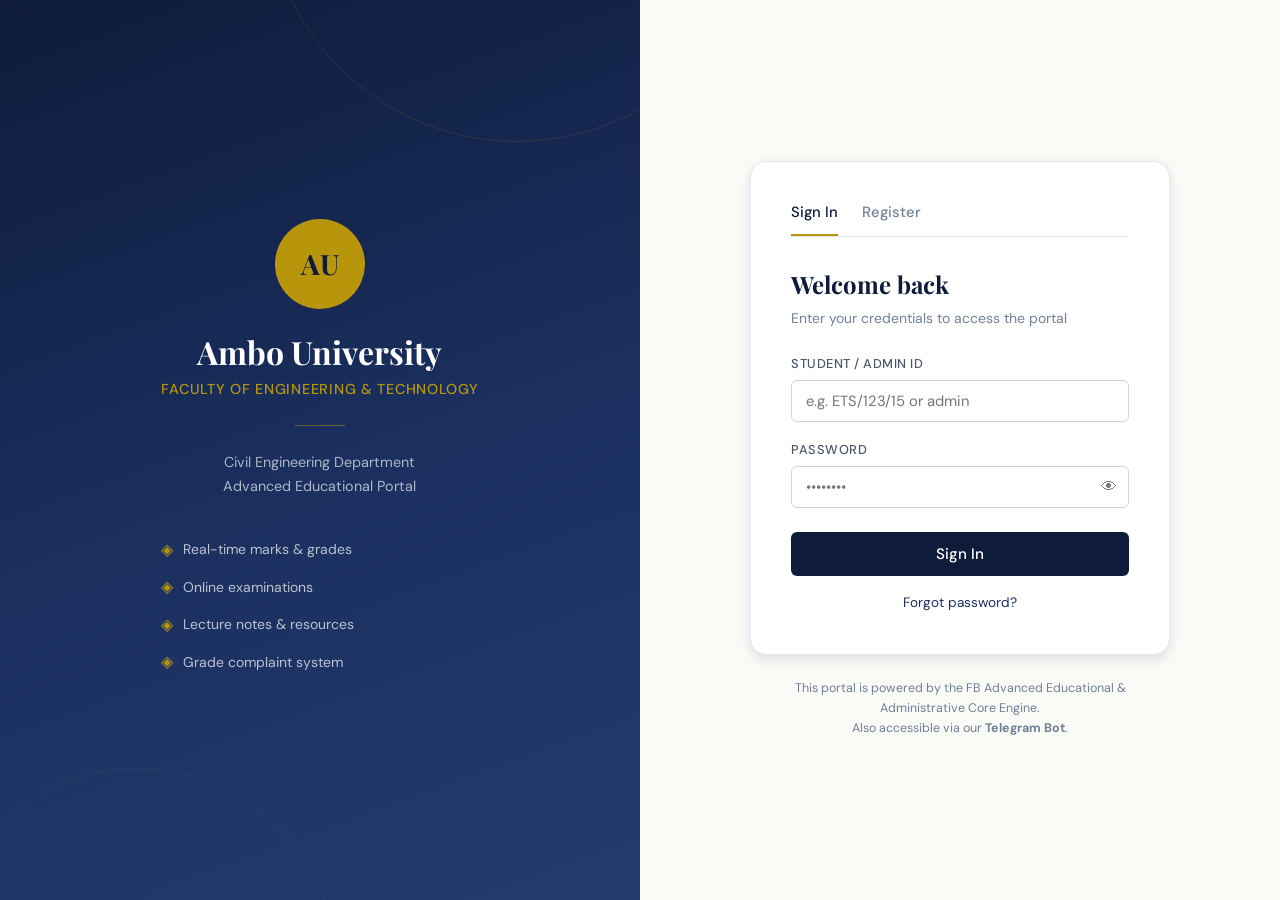
==== pages/student.html @ 8ce30dc2 "Add files via upload" ====
<!DOCTYPE html>
<html lang="en">
<head>
  <meta charset="UTF-8" />
  <meta name="viewport" content="width=device-width, initial-scale=1.0" />
  <title>Student Dashboard — Ambo University Portal</title>
  <link rel="stylesheet" href="../css/main.css" />
  <link rel="preconnect" href="https://fonts.googleapis.com" />
  <link href="https://fonts.googleapis.com/css2?family=Playfair+Display:wght@400;600;700&family=DM+Sans:wght@300;400;500;600&display=swap" rel="stylesheet" />
</head>
<body class="dashboard-page">

  <!-- Sidebar -->
  <aside class="sidebar" id="sidebar">
    <div class="sidebar-logo">
      <img src="../logo.png" alt="AU" onerror="this.style.display='none'" style="height:38px;" />
      <div class="logo-text">
        <span class="logo-main">Ambo Uni</span>
        <span class="logo-sub">Student Portal</span>
      </div>
    </div>

    <nav class="sidebar-nav">
      <a class="nav-item active" onclick="showSection('overview')">
        <span class="nav-icon">⊞</span> Dashboard
      </a>
      <div class="nav-label">ACADEMICS</div>
      <a class="nav-item" onclick="showSection('marks')">
        <span class="nav-icon">◎</span> My Marks
      </a>
      <a class="nav-item" onclick="showSection('exam')">
        <span class="nav-icon">✎</span> Online Exam
      </a>
      <a class="nav-item" onclick="showSection('notes')">
        <span class="nav-icon">⊕</span> Lecture Notes
      </a>
      <div class="nav-label">SUPPORT</div>
      <a class="nav-item" onclick="showSection('complaint')">
        <span class="nav-icon">⚑</span> Grade Complaint
      </a>
      <a class="nav-item" onclick="showSection('chatbot')">
        <span class="nav-icon">◉</span> AI Assistant
      </a>
    </nav>

    <div class="sidebar-footer">
      <div class="user-chip" id="user-chip">
        <div class="user-avatar" id="user-avatar">ST</div>
        <div class="user-info">
          <span class="user-name" id="sidebar-name">Student</span>
          <span class="user-role">Student Account</span>
        </div>
      </div>
      <button class="logout-btn" onclick="doLogout()">Sign out</button>
    </div>
  </aside>

  <!-- Main Content -->
  <main class="main-content">
    <header class="topbar">
      <button class="menu-toggle" onclick="toggleSidebar()">☰</button>
      <h1 class="page-title" id="page-title">Dashboard</h1>
      <div class="topbar-right">
        <span class="welcome-text">Hello, <strong id="topbar-name">Student</strong></span>
      </div>
    </header>

    <!-- OVERVIEW SECTION -->
    <section id="section-overview" class="section active">
      <div class="section-header">
        <h2>Academic Overview</h2>
        <p>Your current semester performance at a glance</p>
      </div>

      <div class="stat-grid" id="overview-stats">
        <div class="stat-card loading">
          <div class="stat-label">Enrolled Courses</div>
          <div class="stat-value" id="stat-courses">—</div>
        </div>
        <div class="stat-card loading">
          <div class="stat-label">Average Score</div>
          <div class="stat-value" id="stat-avg">—</div>
        </div>
        <div class="stat-card loading">
          <div class="stat-label">Overall Grade</div>
          <div class="stat-value" id="stat-grade">—</div>
        </div>
        <div class="stat-card loading">
          <div class="stat-label">Status</div>
          <div class="stat-value" id="stat-status">—</div>
        </div>
      </div>

      <div class="two-col">
        <div class="card">
          <div class="card-header">
            <h3>Course Performance</h3>
          </div>
          <div id="course-performance-list" class="perf-list">
            <div class="loading-placeholder">Loading marks…</div>
          </div>
        </div>
        <div class="card">
          <div class="card-header">
            <h3>Quick Actions</h3>
          </div>
          <div class="quick-actions">
            <button class="quick-btn" onclick="showSection('marks')">📊 View Full Marks</button>
            <button class="quick-btn" onclick="showSection('exam')">✎ Take Online Exam</button>
            <button class="quick-btn" onclick="showSection('notes')">📄 Download Notes</button>
            <button class="quick-btn" onclick="showSection('complaint')">⚑ File Complaint</button>
          </div>
        </div>
      </div>
    </section>

    <!-- MARKS SECTION -->
    <section id="section-marks" class="section">
      <div class="section-header">
        <h2>My Marks</h2>
        <p>View your assessment scores for all enrolled courses</p>
      </div>
      <div class="course-tabs" id="marks-course-tabs"></div>
      <div id="marks-display" class="marks-display">
        <div class="loading-placeholder">Loading your marks…</div>
      </div>
    </section>

    <!-- EXAM SECTION -->
    <section id="section-exam" class="section">
      <div class="section-header">
        <h2>Online Examination</h2>
        <p>Select a course to begin your online test</p>
      </div>
      <div id="exam-course-select" class="course-select-grid">
        <div class="course-select-card" onclick="loadExam('Geometric Design of Road and Streets (CEng 3201)')">
          <div class="csc-code">CEng 3201</div>
          <div class="csc-name">Geometric Design of Road and Streets</div>
          <div class="csc-action">Start Exam →</div>
        </div>
        <div class="course-select-card" onclick="loadExam('Transport Planning and Modeling (CEng 2901)')">
          <div class="csc-code">CEng 2901</div>
          <div class="csc-name">Transport Planning and Modeling</div>
          <div class="csc-action">Start Exam →</div>
        </div>
      </div>
      <div id="exam-area" style="display:none;">
        <div id="exam-intro" class="exam-intro">
          <h3 id="exam-course-title"></h3>
          <p id="exam-q-count"></p>
          <button class="btn-primary" onclick="startExam()">Begin Exam</button>
          <button class="btn-secondary" onclick="exitExam()">← Back</button>
        </div>
        <div id="exam-runner" style="display:none;">
          <div class="exam-topbar">
            <span id="exam-progress-label">Question 1 of N</span>
            <span id="exam-timer" class="exam-timer">15:00</span>
          </div>
          <div class="progress-bar-wrap"><div class="progress-bar-fill" id="exam-progress-bar"></div></div>
          <div class="question-card" id="question-card">
            <p class="question-text" id="q-text"></p>
            <div class="options-grid" id="q-options"></div>
          </div>
          <div class="exam-nav">
            <button class="btn-secondary" id="btn-prev" onclick="prevQ()">← Previous</button>
            <button class="btn-primary" id="btn-next" onclick="nextQ()">Next →</button>
          </div>
        </div>
        <div id="exam-result" style="display:none;" class="exam-result">
          <div class="result-circle">
            <div class="result-score" id="result-score"></div>
            <div class="result-label">Your Score</div>
          </div>
          <h3 id="result-heading"></h3>
          <p id="result-detail"></p>
          <button class="btn-primary" onclick="exitExam()">Back to Courses</button>
        </div>
      </div>
    </section>

    <!-- NOTES SECTION -->
    <section id="section-notes" class="section">
      <div class="section-header">
        <h2>Lecture Notes</h2>
        <p>Download course materials and resources</p>
      </div>
      <div class="course-filter">
        <button class="filter-btn active" onclick="filterNotes('all', this)">All Courses</button>
        <button class="filter-btn" onclick="filterNotes('CEng 3201', this)">CEng 3201</button>
        <button class="filter-btn" onclick="filterNotes('CEng 2901', this)">CEng 2901</button>
      </div>
      <div id="notes-grid" class="notes-grid">
        <div class="loading-placeholder">Loading lecture notes…</div>
      </div>
    </section>

    <!-- COMPLAINT SECTION -->
    <section id="section-complaint" class="section">
      <div class="section-header">
        <h2>Grade Complaint</h2>
        <p>Review and accept/reject your published grades. Submit a complaint if you disagree.</p>
      </div>
      <div id="complaint-list" class="complaint-list">
        <div class="loading-placeholder">Loading your grades for review…</div>
      </div>
    </section>

    <!-- CHATBOT SECTION -->
    <section id="section-chatbot" class="section">
      <div class="section-header">
        <h2>AI Academic Assistant</h2>
        <p>Ask questions about your courses, grades, or university policies</p>
      </div>
      <div class="chatbot-wrap">
        <div class="chat-messages" id="chat-messages">
          <div class="chat-msg bot">
            <div class="msg-bubble">👋 Hello! I'm your AI academic assistant. Ask me anything about your courses, grades, or university policies.</div>
          </div>
        </div>
        <div class="chat-input-area">
          <input type="text" id="chat-input" placeholder="Type your question…" onkeypress="if(event.key==='Enter') sendChat()" />
          <button class="chat-send-btn" onclick="sendChat()">Send</button>
        </div>
      </div>
    </section>
  </main>

  <!-- Complaint Modal -->
  <div id="complaint-modal" class="modal-overlay" style="display:none;">
    <div class="modal-box">
      <h3>File Grade Complaint</h3>
      <p id="complaint-modal-course"></p>
      <div class="form-group">
        <label>Describe your complaint</label>
        <textarea id="complaint-text" rows="4" placeholder="Explain why you believe the grade is incorrect…"></textarea>
      </div>
      <div class="form-row">
        <button class="btn-primary" onclick="submitComplaint()">Submit Complaint</button>
        <button class="btn-secondary" onclick="closeModal('complaint-modal')">Cancel</button>
      </div>
    </div>
  </div>

  <script src="../js/config.js"></script>
  <script src="../js/student.js"></script>
</body>
</html>
---- css/main.css ----
/* ============================================
   AMBO UNIVERSITY EDUCATIONAL PORTAL
   Main Stylesheet — Refined Academic Design
   ============================================ */

:root {
  --gold: #B8960C;
  --gold-light: #F5E8A0;
  --gold-dark: #8C700A;
  --navy: #0E1B3A;
  --navy-mid: #1A2F5E;
  --navy-light: #243B70;
  --cream: #FAFAF7;
  --white: #FFFFFF;
  --text-primary: #0E1B3A;
  --text-secondary: #4A5568;
  --text-muted: #718096;
  --border: #E2E8F0;
  --border-strong: #CBD5E0;
  --success: #276749;
  --success-bg: #F0FFF4;
  --error: #C53030;
  --error-bg: #FFF5F5;
  --warning: #744210;
  --warning-bg: #FFFBF0;
  --surface: #F7F8FC;
  --card-shadow: 0 1px 3px rgba(14,27,58,0.08), 0 1px 2px rgba(14,27,58,0.04);
  --card-shadow-hover: 0 4px 12px rgba(14,27,58,0.12);
  --sidebar-width: 260px;
  --topbar-height: 64px;
  --radius-sm: 6px;
  --radius-md: 10px;
  --radius-lg: 16px;
}

* { box-sizing: border-box; margin: 0; padding: 0; }

body {
  font-family: 'DM Sans', sans-serif;
  color: var(--text-primary);
  background: var(--surface);
  font-size: 15px;
  line-height: 1.6;
  -webkit-font-smoothing: antialiased;
}

h1, h2, h3 { font-family: 'Playfair Display', serif; }

/* ── AUTH PAGE ─────────────────────────────────────────── */
.auth-page {
  background: var(--navy);
  min-height: 100vh;
  display: flex;
  align-items: stretch;
}

.auth-split {
  display: grid;
  grid-template-columns: 1fr 1fr;
  min-height: 100vh;
  width: 100%;
}

.auth-brand {
  background: linear-gradient(160deg, var(--navy) 0%, var(--navy-mid) 50%, var(--navy-light) 100%);
  display: flex;
  align-items: center;
  justify-content: center;
  padding: 3rem;
  position: relative;
  overflow: hidden;
}

.auth-brand::before {
  content: '';
  position: absolute;
  top: -40%;
  right: -20%;
  width: 500px;
  height: 500px;
  border-radius: 50%;
  border: 1px solid rgba(184,150,12,0.15);
}

.auth-brand::after {
  content: '';
  position: absolute;
  bottom: -30%;
  left: -10%;
  width: 400px;
  height: 400px;
  border-radius: 50%;
  border: 1px solid rgba(184,150,12,0.08);
}

.brand-inner {
  position: relative;
  z-index: 1;
  text-align: center;
  max-width: 360px;
}

.brand-logo {
  margin-bottom: 1.5rem;
}

.brand-logo img {
  height: 90px;
  object-fit: contain;
}

.logo-fallback {
  width: 90px;
  height: 90px;
  border-radius: 50%;
  background: var(--gold);
  display: flex;
  align-items: center;
  justify-content: center;
  margin: 0 auto;
  font-family: 'Playfair Display', serif;
  font-size: 28px;
  color: var(--navy);
  font-weight: 700;
}

.brand-name {
  font-family: 'Playfair Display', serif;
  font-size: 2rem;
  font-weight: 700;
  color: var(--white);
  line-height: 1.2;
  margin-bottom: 0.4rem;
}

.brand-dept {
  font-size: 0.9rem;
  color: var(--gold);
  letter-spacing: 0.05em;
  text-transform: uppercase;
  font-weight: 500;
}

.brand-divider {
  width: 50px;
  height: 1px;
  background: rgba(184,150,12,0.5);
  margin: 1.5rem auto;
}

.brand-tagline {
  color: rgba(255,255,255,0.65);
  font-size: 0.9rem;
  line-height: 1.7;
  margin-bottom: 2rem;
}

.brand-features { text-align: left; }

.feature-item {
  display: flex;
  align-items: center;
  gap: 10px;
  color: rgba(255,255,255,0.7);
  font-size: 0.875rem;
  padding: 6px 0;
}

.feat-icon {
  color: var(--gold);
  font-size: 1rem;
}

.auth-form-area {
  background: var(--cream);
  display: flex;
  flex-direction: column;
  align-items: center;
  justify-content: center;
  padding: 3rem 2rem;
}

.auth-card {
  background: var(--white);
  border-radius: var(--radius-lg);
  padding: 2.5rem;
  width: 100%;
  max-width: 420px;
  box-shadow: var(--card-shadow-hover);
  border: 0.5px solid var(--border);
}

.auth-tabs {
  display: flex;
  border-bottom: 1px solid var(--border);
  margin-bottom: 1.75rem;
  gap: 1.5rem;
}

.tab-btn {
  background: none;
  border: none;
  font-family: 'DM Sans', sans-serif;
  font-size: 0.925rem;
  font-weight: 500;
  color: var(--text-muted);
  padding-bottom: 12px;
  cursor: pointer;
  border-bottom: 2px solid transparent;
  transition: all 0.2s;
}

.tab-btn.active {
  color: var(--navy);
  border-bottom-color: var(--gold);
}

.tab-content { display: none; }
.tab-content.active { display: block; }

.form-title {
  font-family: 'Playfair Display', serif;
  font-size: 1.5rem;
  color: var(--navy);
  margin-bottom: 0.25rem;
}

.form-sub {
  font-size: 0.875rem;
  color: var(--text-muted);
  margin-bottom: 1.5rem;
}

.form-group {
  margin-bottom: 1.1rem;
}

.form-group label {
  display: block;
  font-size: 0.8rem;
  font-weight: 500;
  color: var(--text-secondary);
  margin-bottom: 6px;
  text-transform: uppercase;
  letter-spacing: 0.04em;
}

.form-group input,
.form-group select,
.form-group textarea {
  width: 100%;
  padding: 10px 14px;
  border: 1px solid var(--border-strong);
  border-radius: var(--radius-sm);
  font-family: 'DM Sans', sans-serif;
  font-size: 0.925rem;
  color: var(--text-primary);
  background: var(--white);
  transition: border-color 0.2s, box-shadow 0.2s;
  outline: none;
}

.form-group input:focus,
.form-group select:focus,
.form-group textarea:focus {
  border-color: var(--navy-mid);
  box-shadow: 0 0 0 3px rgba(14,27,58,0.08);
}

.input-wrapper {
  position: relative;
}

.input-wrapper input { padding-right: 42px; }

.toggle-eye {
  position: absolute;
  right: 12px;
  top: 50%;
  transform: translateY(-50%);
  background: none;
  border: none;
  cursor: pointer;
  font-size: 1rem;
  opacity: 0.5;
  transition: opacity 0.2s;
}

.toggle-eye:hover { opacity: 0.9; }

.btn-primary {
  width: 100%;
  padding: 12px;
  background: var(--navy);
  color: var(--white);
  border: none;
  border-radius: var(--radius-sm);
  font-family: 'DM Sans', sans-serif;
  font-size: 0.95rem;
  font-weight: 500;
  cursor: pointer;
  display: flex;
  align-items: center;
  justify-content: center;
  gap: 8px;
  transition: background 0.2s, transform 0.1s;
  margin-top: 1.5rem;
}

.btn-primary:hover { background: var(--navy-mid); }
.btn-primary:active { transform: scale(0.99); }

.btn-secondary {
  padding: 10px 18px;
  background: var(--white);
  color: var(--navy);
  border: 1px solid var(--border-strong);
  border-radius: var(--radius-sm);
  font-family: 'DM Sans', sans-serif;
  font-size: 0.9rem;
  font-weight: 500;
  cursor: pointer;
  transition: background 0.2s;
}

.btn-secondary:hover { background: var(--surface); }

.btn-sm { padding: 7px 14px; font-size: 0.825rem; }

.forgot-link {
  display: block;
  text-align: center;
  margin-top: 1rem;
  font-size: 0.85rem;
  color: var(--navy-mid);
  text-decoration: none;
  cursor: pointer;
}

.forgot-link:hover { text-decoration: underline; }

.alert {
  padding: 10px 14px;
  border-radius: var(--radius-sm);
  font-size: 0.875rem;
  margin-bottom: 1rem;
}

.alert-error { background: var(--error-bg); color: var(--error); border-left: 3px solid var(--error); }
.alert-success { background: var(--success-bg); color: var(--success); border-left: 3px solid var(--success); }
.alert-info { background: #EBF4FF; color: #2B6CB0; border-left: 3px solid #2B6CB0; }

.spinner {
  width: 18px; height: 18px;
  border: 2px solid rgba(255,255,255,0.3);
  border-top-color: white;
  border-radius: 50%;
  animation: spin 0.7s linear infinite;
}

@keyframes spin { to { transform: rotate(360deg); } }

.portal-note {
  margin-top: 1.5rem;
  font-size: 0.78rem;
  color: var(--text-muted);
  text-align: center;
  max-width: 380px;
  line-height: 1.6;
}

/* ── DASHBOARD LAYOUT ──────────────────────────────────── */
.dashboard-page {
  display: flex;
  min-height: 100vh;
  background: var(--surface);
}

.sidebar {
  width: var(--sidebar-width);
  background: var(--navy);
  height: 100vh;
  position: fixed;
  left: 0;
  top: 0;
  display: flex;
  flex-direction: column;
  z-index: 100;
  transition: transform 0.3s;
}

.sidebar-logo {
  display: flex;
  align-items: center;
  gap: 10px;
  padding: 1.25rem 1.5rem;
  border-bottom: 1px solid rgba(255,255,255,0.08);
}

.logo-text { display: flex; flex-direction: column; }
.logo-main { color: var(--white); font-weight: 600; font-size: 0.95rem; }
.logo-sub { color: var(--gold); font-size: 0.72rem; text-transform: uppercase; letter-spacing: 0.06em; }

.sidebar-nav {
  flex: 1;
  padding: 1rem 0;
  overflow-y: auto;
}

.nav-label {
  font-size: 0.65rem;
  text-transform: uppercase;
  letter-spacing: 0.1em;
  color: rgba(255,255,255,0.35);
  padding: 1.25rem 1.5rem 0.4rem;
}

.nav-item {
  display: flex;
  align-items: center;
  gap: 10px;
  padding: 10px 1.5rem;
  color: rgba(255,255,255,0.65);
  font-size: 0.9rem;
  font-weight: 400;
  cursor: pointer;
  transition: all 0.2s;
  border-left: 3px solid transparent;
  text-decoration: none;
}

.nav-item:hover {
  background: rgba(255,255,255,0.05);
  color: rgba(255,255,255,0.9);
}

.nav-item.active {
  background: rgba(184,150,12,0.1);
  color: var(--gold);
  border-left-color: var(--gold);
}

.nav-icon { font-size: 1rem; width: 20px; text-align: center; }

.sidebar-footer {
  padding: 1rem 1.25rem;
  border-top: 1px solid rgba(255,255,255,0.08);
}

.user-chip {
  display: flex;
  align-items: center;
  gap: 10px;
  margin-bottom: 0.75rem;
}

.user-avatar {
  width: 34px; height: 34px;
  border-radius: 50%;
  background: var(--gold);
  color: var(--navy);
  display: flex;
  align-items: center;
  justify-content: center;
  font-size: 0.75rem;
  font-weight: 700;
  flex-shrink: 0;
}

.admin-avatar { background: #E53E3E; color: white; }

.user-info { display: flex; flex-direction: column; }
.user-name { color: white; font-size: 0.85rem; font-weight: 500; }
.user-role { color: rgba(255,255,255,0.45); font-size: 0.72rem; }

.logout-btn {
  width: 100%;
  padding: 8px;
  background: rgba(255,255,255,0.06);
  border: 1px solid rgba(255,255,255,0.12);
  color: rgba(255,255,255,0.6);
  border-radius: var(--radius-sm);
  font-family: 'DM Sans', sans-serif;
  font-size: 0.8rem;
  cursor: pointer;
  transition: all 0.2s;
}

.logout-btn:hover { background: rgba(197,48,48,0.2); color: #FC8181; border-color: rgba(197,48,48,0.3); }

.main-content {
  margin-left: var(--sidebar-width);
  flex: 1;
  min-height: 100vh;
  display: flex;
  flex-direction: column;
}

.topbar {
  height: var(--topbar-height);
  background: var(--white);
  border-bottom: 1px solid var(--border);
  display: flex;
  align-items: center;
  padding: 0 2rem;
  gap: 1rem;
  position: sticky;
  top: 0;
  z-index: 50;
}

.menu-toggle {
  background: none;
  border: none;
  font-size: 1.3rem;
  cursor: pointer;
  color: var(--text-secondary);
  display: none;
}

.page-title {
  font-family: 'Playfair Display', serif;
  font-size: 1.15rem;
  font-weight: 600;
  flex: 1;
}

.topbar-right { display: flex; align-items: center; gap: 1rem; }

.welcome-text { font-size: 0.875rem; color: var(--text-secondary); }

.section { display: none; padding: 2rem; }
.section.active { display: block; }

.section-header { margin-bottom: 1.75rem; }
.section-header h2 { font-size: 1.6rem; color: var(--navy); margin-bottom: 0.25rem; }
.section-header p { color: var(--text-muted); font-size: 0.9rem; }

/* ── STAT CARDS ─────────────────────────────────────────── */
.stat-grid {
  display: grid;
  grid-template-columns: repeat(auto-fit, minmax(160px, 1fr));
  gap: 1rem;
  margin-bottom: 1.5rem;
}

.stat-card {
  background: var(--white);
  border: 0.5px solid var(--border);
  border-radius: var(--radius-md);
  padding: 1.25rem;
  box-shadow: var(--card-shadow);
}

.stat-label { font-size: 0.78rem; text-transform: uppercase; letter-spacing: 0.05em; color: var(--text-muted); margin-bottom: 0.5rem; }
.stat-value { font-family: 'Playfair Display', serif; font-size: 1.75rem; color: var(--navy); font-weight: 600; }
.admin-stat .stat-value { color: var(--navy-mid); }

/* ── CARDS ──────────────────────────────────────────────── */
.card {
  background: var(--white);
  border: 0.5px solid var(--border);
  border-radius: var(--radius-md);
  box-shadow: var(--card-shadow);
  overflow: hidden;
}

.card-header {
  display: flex;
  align-items: center;
  gap: 1rem;
  padding: 1rem 1.25rem;
  border-bottom: 1px solid var(--border);
}

.card-header h3 { font-size: 1rem; font-weight: 600; flex: 1; }

.form-card { padding: 1.5rem; }
.form-card h3 { font-size: 1rem; font-weight: 600; margin-bottom: 1rem; color: var(--navy); }

.two-col {
  display: grid;
  grid-template-columns: 1fr 1fr;
  gap: 1.25rem;
}

.form-grid {
  display: grid;
  grid-template-columns: 1fr 1fr;
  gap: 1rem;
  margin-bottom: 1rem;
}

.form-row {
  display: flex;
  gap: 1rem;
  margin-top: 1.25rem;
}

.form-hint { font-size: 0.8rem; color: var(--text-muted); margin-top: 0.75rem; }

/* ── QUICK ACTIONS ──────────────────────────────────────── */
.quick-actions { padding: 1rem 1.25rem; display: flex; flex-direction: column; gap: 0.6rem; }

.quick-btn {
  text-align: left;
  padding: 10px 14px;
  background: var(--surface);
  border: 1px solid var(--border);
  border-radius: var(--radius-sm);
  font-family: 'DM Sans', sans-serif;
  font-size: 0.875rem;
  color: var(--text-primary);
  cursor: pointer;
  transition: all 0.2s;
}

.quick-btn:hover { background: var(--navy); color: white; border-color: var(--navy); }

/* ── MARKS DISPLAY ──────────────────────────────────────── */
.course-tabs {
  display: flex;
  gap: 0.5rem;
  margin-bottom: 1.25rem;
}

.course-tab-btn {
  padding: 8px 18px;
  border-radius: 100px;
  border: 1px solid var(--border-strong);
  background: var(--white);
  font-family: 'DM Sans', sans-serif;
  font-size: 0.875rem;
  cursor: pointer;
  transition: all 0.2s;
}

.course-tab-btn.active { background: var(--navy); color: white; border-color: var(--navy); }

.marks-display { }

.marks-card {
  background: var(--white);
  border: 0.5px solid var(--border);
  border-radius: var(--radius-md);
  overflow: hidden;
  box-shadow: var(--card-shadow);
}

.marks-course-header {
  background: var(--navy);
  color: white;
  padding: 1rem 1.5rem;
  display: flex;
  justify-content: space-between;
  align-items: center;
}

.marks-course-header h3 { font-size: 1rem; color: white; }

.grade-badge {
  background: var(--gold);
  color: var(--navy);
  font-weight: 700;
  font-size: 1.1rem;
  width: 42px; height: 42px;
  border-radius: 50%;
  display: flex;
  align-items: center;
  justify-content: center;
}

.marks-breakdown {
  padding: 1.25rem 1.5rem;
  display: grid;
  grid-template-columns: repeat(4, 1fr);
  gap: 1rem;
}

.mark-item { text-align: center; }
.mark-item-label { font-size: 0.75rem; text-transform: uppercase; letter-spacing: 0.04em; color: var(--text-muted); margin-bottom: 0.4rem; }
.mark-item-value { font-size: 1.5rem; font-family: 'Playfair Display', serif; color: var(--navy); font-weight: 600; }
.mark-item-max { font-size: 0.75rem; color: var(--text-muted); }

.marks-total-bar {
  padding: 1rem 1.5rem;
  border-top: 1px solid var(--border);
  display: flex;
  align-items: center;
  gap: 1rem;
}

.progress-track {
  flex: 1;
  height: 8px;
  background: var(--border);
  border-radius: 100px;
  overflow: hidden;
}

.progress-fill {
  height: 100%;
  background: var(--navy);
  border-radius: 100px;
  transition: width 1s ease;
}

.marks-total-label { font-size: 0.875rem; color: var(--text-secondary); white-space: nowrap; }

.perf-list { padding: 0.75rem 1.25rem; }

.perf-row {
  display: flex;
  align-items: center;
  gap: 1rem;
  padding: 0.6rem 0;
  border-bottom: 1px solid var(--border);
}

.perf-row:last-child { border-bottom: none; }

.perf-course { flex: 1; font-size: 0.875rem; }
.perf-grade { font-size: 0.875rem; font-weight: 600; }
.perf-score { font-size: 0.875rem; color: var(--text-muted); }

/* ── COURSE SELECT ──────────────────────────────────────── */
.course-select-grid {
  display: grid;
  grid-template-columns: 1fr 1fr;
  gap: 1.25rem;
}

.course-select-card {
  background: var(--white);
  border: 1px solid var(--border);
  border-radius: var(--radius-md);
  padding: 2rem;
  cursor: pointer;
  transition: all 0.2s;
  box-shadow: var(--card-shadow);
}

.course-select-card:hover {
  border-color: var(--navy);
  box-shadow: var(--card-shadow-hover);
  transform: translateY(-2px);
}

.csc-code { font-weight: 700; color: var(--gold-dark); font-size: 0.9rem; margin-bottom: 0.5rem; }
.csc-name { font-family: 'Playfair Display', serif; font-size: 1.1rem; color: var(--navy); margin-bottom: 1rem; }
.csc-action { font-size: 0.875rem; color: var(--text-muted); }

/* ── EXAM ───────────────────────────────────────────────── */
.exam-intro { max-width: 480px; }
.exam-intro h3 { font-size: 1.4rem; margin-bottom: 0.5rem; }
.exam-intro p { color: var(--text-secondary); margin-bottom: 1.5rem; }
.exam-intro .btn-primary { width: auto; display: inline-flex; margin-right: 1rem; }
.exam-intro .btn-secondary { display: inline-block; }

.exam-topbar {
  display: flex;
  justify-content: space-between;
  align-items: center;
  margin-bottom: 1rem;
}

.exam-timer {
  font-family: 'Playfair Display', serif;
  font-size: 1.25rem;
  color: var(--navy);
  font-weight: 700;
}

.exam-timer.warning { color: #C53030; }

.progress-bar-wrap {
  height: 6px;
  background: var(--border);
  border-radius: 100px;
  margin-bottom: 1.5rem;
  overflow: hidden;
}

.progress-bar-fill {
  height: 100%;
  background: var(--navy);
  border-radius: 100px;
  transition: width 0.4s;
}

.question-card {
  background: var(--white);
  border: 0.5px solid var(--border);
  border-radius: var(--radius-md);
  padding: 1.75rem;
  box-shadow: var(--card-shadow);
  margin-bottom: 1.5rem;
}

.question-text {
  font-size: 1.05rem;
  color: var(--navy);
  margin-bottom: 1.5rem;
  line-height: 1.7;
}

.options-grid { display: flex; flex-direction: column; gap: 0.6rem; }

.option-btn {
  display: flex;
  align-items: center;
  gap: 12px;
  padding: 12px 16px;
  border: 1px solid var(--border-strong);
  border-radius: var(--radius-sm);
  background: var(--white);
  cursor: pointer;
  font-family: 'DM Sans', sans-serif;
  font-size: 0.925rem;
  color: var(--text-primary);
  text-align: left;
  transition: all 0.2s;
}

.option-btn:hover { border-color: var(--navy); background: var(--surface); }
.option-btn.selected { border-color: var(--navy); background: var(--navy); color: white; }
.option-btn.correct { border-color: var(--success); background: var(--success-bg); color: var(--success); }
.option-btn.wrong { border-color: var(--error); background: var(--error-bg); color: var(--error); }

.option-letter {
  width: 28px; height: 28px;
  border-radius: 50%;
  background: var(--surface);
  display: flex;
  align-items: center;
  justify-content: center;
  font-size: 0.8rem;
  font-weight: 600;
  flex-shrink: 0;
}

.exam-nav { display: flex; gap: 1rem; }
.exam-nav .btn-primary { width: auto; }

.exam-result { text-align: center; max-width: 400px; margin: 2rem auto; }

.result-circle {
  width: 120px; height: 120px;
  border-radius: 50%;
  background: var(--navy);
  display: flex;
  flex-direction: column;
  align-items: center;
  justify-content: center;
  margin: 0 auto 1.5rem;
}

.result-score { font-family: 'Playfair Display', serif; font-size: 1.75rem; color: var(--gold); font-weight: 700; }
.result-label { font-size: 0.7rem; color: rgba(255,255,255,0.6); text-transform: uppercase; }

.exam-result h3 { font-size: 1.5rem; margin-bottom: 0.5rem; }
.exam-result p { color: var(--text-secondary); margin-bottom: 1.5rem; }
.exam-result .btn-primary { width: auto; display: inline-flex; }

/* ── COURSE FILTER ──────────────────────────────────────── */
.course-filter { display: flex; gap: 0.5rem; margin-bottom: 1.25rem; }

.filter-btn {
  padding: 7px 16px;
  border-radius: 100px;
  border: 1px solid var(--border-strong);
  background: var(--white);
  font-family: 'DM Sans', sans-serif;
  font-size: 0.85rem;
  cursor: pointer;
  transition: all 0.2s;
}

.filter-btn.active { background: var(--navy); color: white; border-color: var(--navy); }

/* ── NOTES ──────────────────────────────────────────────── */
.notes-grid {
  display: grid;
  grid-template-columns: repeat(auto-fill, minmax(260px, 1fr));
  gap: 1rem;
  padding: 0;
}

.note-card {
  background: var(--white);
  border: 0.5px solid var(--border);
  border-radius: var(--radius-md);
  padding: 1.25rem;
  box-shadow: var(--card-shadow);
  display: flex;
  flex-direction: column;
  gap: 0.6rem;
}

.note-course-badge {
  display: inline-block;
  font-size: 0.7rem;
  font-weight: 600;
  text-transform: uppercase;
  letter-spacing: 0.05em;
  padding: 3px 8px;
  border-radius: 100px;
  background: var(--gold-light);
  color: var(--gold-dark);
}

.note-title { font-size: 0.95rem; font-weight: 500; color: var(--navy); }

.note-download-btn {
  margin-top: 0.5rem;
  padding: 8px 14px;
  background: var(--navy);
  color: white;
  border: none;
  border-radius: var(--radius-sm);
  font-size: 0.825rem;
  cursor: pointer;
  text-decoration: none;
  display: inline-block;
  text-align: center;
  transition: background 0.2s;
}

.note-download-btn:hover { background: var(--navy-mid); }

/* ── COMPLAINT ──────────────────────────────────────────── */
.complaint-list { display: flex; flex-direction: column; gap: 1rem; }

.complaint-card {
  background: var(--white);
  border: 0.5px solid var(--border);
  border-radius: var(--radius-md);
  padding: 1.25rem 1.5rem;
  box-shadow: var(--card-shadow);
}

.complaint-course { font-weight: 600; font-size: 0.95rem; color: var(--navy); margin-bottom: 0.5rem; }
.complaint-meta { font-size: 0.8rem; color: var(--text-muted); margin-bottom: 1rem; }

.complaint-actions { display: flex; gap: 0.75rem; flex-wrap: wrap; }

.btn-accept {
  padding: 8px 16px;
  background: var(--success-bg);
  color: var(--success);
  border: 1px solid var(--success);
  border-radius: var(--radius-sm);
  font-size: 0.85rem;
  cursor: pointer;
  font-family: 'DM Sans', sans-serif;
  transition: all 0.2s;
}

.btn-accept:hover { background: var(--success); color: white; }

.btn-reject {
  padding: 8px 16px;
  background: var(--error-bg);
  color: var(--error);
  border: 1px solid var(--error);
  border-radius: var(--radius-sm);
  font-size: 0.85rem;
  cursor: pointer;
  font-family: 'DM Sans', sans-serif;
  transition: all 0.2s;
}

.btn-reject:hover { background: var(--error); color: white; }

.status-badge {
  display: inline-block;
  padding: 3px 10px;
  border-radius: 100px;
  font-size: 0.75rem;
  font-weight: 500;
}

.status-accepted { background: var(--success-bg); color: var(--success); }
.status-rejected { background: var(--error-bg); color: var(--error); }
.status-pending { background: var(--warning-bg); color: var(--warning); }

/* ── CHATBOT ────────────────────────────────────────────── */
.chatbot-wrap {
  background: var(--white);
  border: 0.5px solid var(--border);
  border-radius: var(--radius-md);
  overflow: hidden;
  box-shadow: var(--card-shadow);
  max-width: 700px;
}

.chat-messages {
  height: 420px;
  overflow-y: auto;
  padding: 1.25rem;
  display: flex;
  flex-direction: column;
  gap: 0.75rem;
}

.chat-msg { display: flex; }
.chat-msg.bot { justify-content: flex-start; }
.chat-msg.user { justify-content: flex-end; }

.msg-bubble {
  max-width: 75%;
  padding: 10px 14px;
  border-radius: 14px;
  font-size: 0.9rem;
  line-height: 1.6;
}

.chat-msg.bot .msg-bubble { background: var(--surface); color: var(--text-primary); border-bottom-left-radius: 4px; }
.chat-msg.user .msg-bubble { background: var(--navy); color: white; border-bottom-right-radius: 4px; }

.chat-input-area {
  display: flex;
  border-top: 1px solid var(--border);
  padding: 0.75rem;
  gap: 0.5rem;
}

.chat-input-area input {
  flex: 1;
  padding: 10px 14px;
  border: 1px solid var(--border);
  border-radius: var(--radius-sm);
  font-family: 'DM Sans', sans-serif;
  font-size: 0.9rem;
  outline: none;
}

.chat-input-area input:focus { border-color: var(--navy); }

.chat-send-btn {
  padding: 10px 20px;
  background: var(--navy);
  color: white;
  border: none;
  border-radius: var(--radius-sm);
  cursor: pointer;
  font-family: 'DM Sans', sans-serif;
  font-size: 0.9rem;
  transition: background 0.2s;
}

.chat-send-btn:hover { background: var(--navy-mid); }

/* ── TABLE ──────────────────────────────────────────────── */
.table-wrap { overflow-x: auto; padding: 0; }

.data-table {
  width: 100%;
  border-collapse: collapse;
  font-size: 0.875rem;
}

.data-table th {
  background: var(--surface);
  padding: 10px 14px;
  text-align: left;
  font-weight: 500;
  font-size: 0.75rem;
  text-transform: uppercase;
  letter-spacing: 0.05em;
  color: var(--text-secondary);
  border-bottom: 1px solid var(--border);
}

.data-table td {
  padding: 10px 14px;
  border-bottom: 1px solid var(--border);
  color: var(--text-primary);
}

.data-table tr:last-child td { border-bottom: none; }
.data-table tr:hover td { background: var(--surface); }

/* ── MARK TOTAL PREVIEW ─────────────────────────────────── */
.mark-total-preview {
  background: var(--surface);
  border: 1px solid var(--border);
  border-radius: var(--radius-sm);
  padding: 10px 14px;
  font-size: 0.9rem;
  color: var(--text-secondary);
  margin-bottom: 1rem;
}

/* ── MODAL ──────────────────────────────────────────────── */
.modal-overlay {
  position: fixed;
  inset: 0;
  background: rgba(14,27,58,0.5);
  z-index: 200;
  display: flex;
  align-items: center;
  justify-content: center;
}

.modal-box {
  background: var(--white);
  border-radius: var(--radius-lg);
  padding: 2rem;
  max-width: 480px;
  width: 90%;
  box-shadow: 0 20px 40px rgba(14,27,58,0.2);
}

.modal-box h3 { font-size: 1.3rem; margin-bottom: 0.75rem; }
.modal-box p { color: var(--text-secondary); font-size: 0.9rem; margin-bottom: 1.25rem; }

/* ── LOADING ────────────────────────────────────────────── */
.loading-placeholder {
  color: var(--text-muted);
  font-size: 0.875rem;
  padding: 2rem;
  text-align: center;
}

.muted-text { color: var(--text-muted); font-size: 0.875rem; padding: 1.25rem; }

.recent-list { padding: 0.5rem 1.25rem; }

.recent-item {
  padding: 0.6rem 0;
  border-bottom: 1px solid var(--border);
  font-size: 0.85rem;
}

.recent-item:last-child { border-bottom: none; }
.recent-item-id { font-weight: 600; color: var(--navy); }
.recent-item-meta { color: var(--text-muted); font-size: 0.78rem; }

/* ── ADMIN THEME ACCENTS ────────────────────────────────── */
.admin-theme .nav-item.active {
  background: rgba(197,48,48,0.1);
  color: #FC8181;
  border-left-color: #FC8181;
}

.admin-theme .brand-dept, .admin-theme .logo-sub { color: #FC8181; }

/* ── RESPONSIVE ─────────────────────────────────────────── */
@media (max-width: 900px) {
  .auth-split { grid-template-columns: 1fr; }
  .auth-brand { display: none; }
  .two-col { grid-template-columns: 1fr; }
  .form-grid { grid-template-columns: 1fr; }
  .marks-breakdown { grid-template-columns: 1fr 1fr; }
  .course-select-grid { grid-template-columns: 1fr; }
}

@media (max-width: 768px) {
  .sidebar { transform: translateX(-100%); }
  .sidebar.open { transform: translateX(0); }
  .main-content { margin-left: 0; }
  .menu-toggle { display: block; }
  .section { padding: 1.25rem; }
}

@media (max-width: 520px) {
  .stat-grid { grid-template-columns: 1fr 1fr; }
  .marks-breakdown { grid-template-columns: 1fr 1fr; }
}
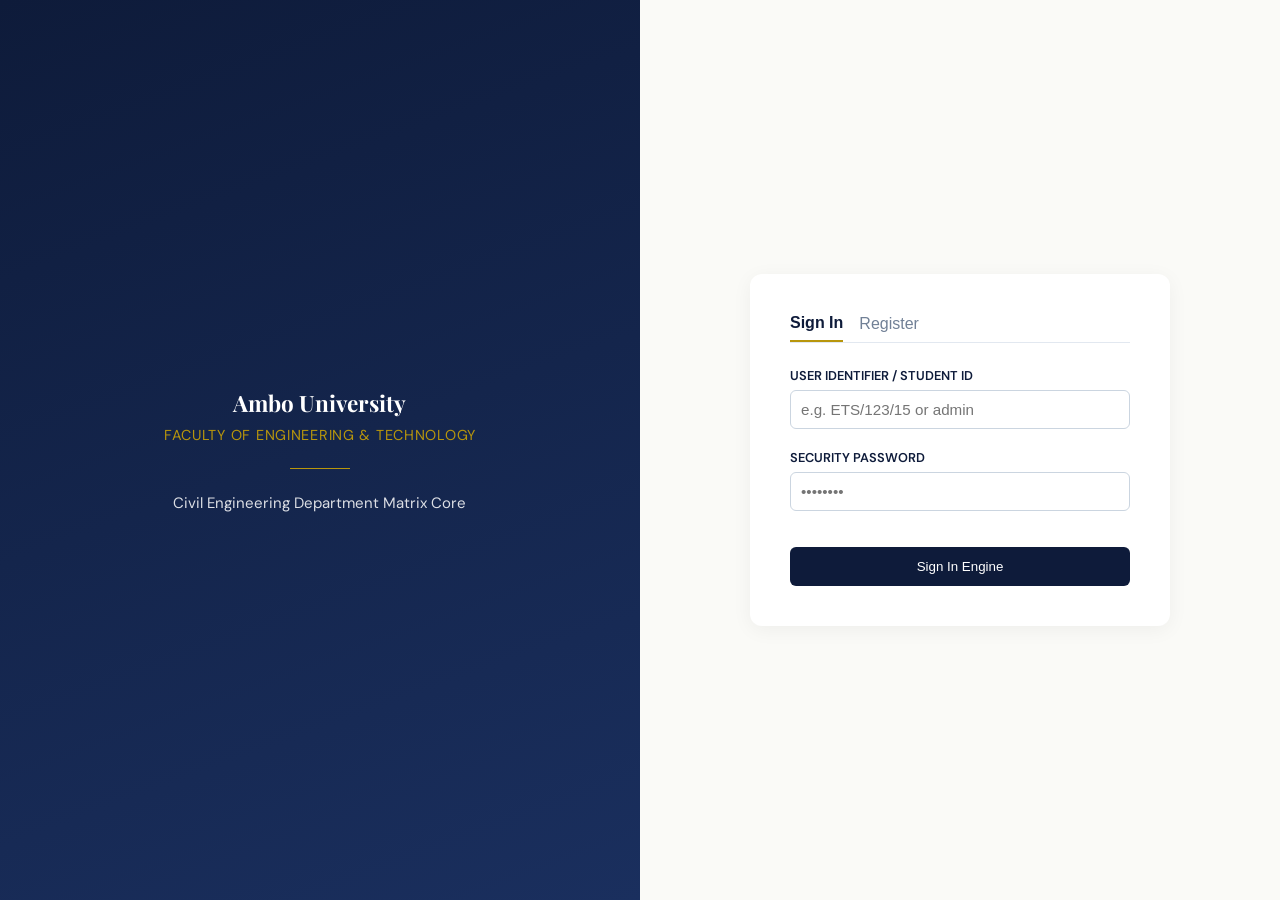
==== commit 72621a65: "Update student.html" ====
--- a/pages/student.html
+++ b/pages/student.html
@@ -3,244 +3,119 @@
 <head>
   <meta charset="UTF-8" />
   <meta name="viewport" content="width=device-width, initial-scale=1.0" />
-  <title>Student Dashboard — Ambo University Portal</title>
+  <title>Student Dashboard — Ambo University</title>
   <link rel="stylesheet" href="../css/main.css" />
-  <link rel="preconnect" href="https://fonts.googleapis.com" />
-  <link href="https://fonts.googleapis.com/css2?family=Playfair+Display:wght@400;600;700&family=DM+Sans:wght@300;400;500;600&display=swap" rel="stylesheet" />
+  <link href="https://fonts.googleapis.com/css2?family=DM+Sans:wght@400;500;700&family=Playfair+Display:wght@600;700&display=swap" rel="stylesheet" />
 </head>
 <body class="dashboard-page">
 
-  <!-- Sidebar -->
   <aside class="sidebar" id="sidebar">
     <div class="sidebar-logo">
-      <img src="../logo.png" alt="AU" onerror="this.style.display='none'" style="height:38px;" />
-      <div class="logo-text">
-        <span class="logo-main">Ambo Uni</span>
-        <span class="logo-sub">Student Portal</span>
-      </div>
+      <div class="logo-main">Ambo University</div>
+      <div class="logo-sub">Student Portal</div>
     </div>
-
     <nav class="sidebar-nav">
-      <a class="nav-item active" onclick="showSection('overview')">
-        <span class="nav-icon">⊞</span> Dashboard
-      </a>
-      <div class="nav-label">ACADEMICS</div>
-      <a class="nav-item" onclick="showSection('marks')">
-        <span class="nav-icon">◎</span> My Marks
-      </a>
-      <a class="nav-item" onclick="showSection('exam')">
-        <span class="nav-icon">✎</span> Online Exam
-      </a>
-      <a class="nav-item" onclick="showSection('notes')">
-        <span class="nav-icon">⊕</span> Lecture Notes
-      </a>
-      <div class="nav-label">SUPPORT</div>
-      <a class="nav-item" onclick="showSection('complaint')">
-        <span class="nav-icon">⚑</span> Grade Complaint
-      </a>
-      <a class="nav-item" onclick="showSection('chatbot')">
-        <span class="nav-icon">◉</span> AI Assistant
-      </a>
+      <a class="nav-item active" onclick="showSection('overview')">⊞ Dashboard Analytics</a>
+      <a class="nav-item" onclick="showSection('marks')">◎ Academic Marks</a>
+      <a class="nav-item" onclick="showSection('exam')">✎ Examination Engine</a>
+      <a class="nav-item" onclick="showSection('notes')">⊕ Course Resources</a>
+      <a class="nav-item" onclick="showSection('complaint')">⚑ Dispute Matrix</a>
+      <a class="nav-item" onclick="showSection('chatbot')">◉ AI System Agent</a>
     </nav>
-
     <div class="sidebar-footer">
-      <div class="user-chip" id="user-chip">
-        <div class="user-avatar" id="user-avatar">ST</div>
-        <div class="user-info">
-          <span class="user-name" id="sidebar-name">Student</span>
-          <span class="user-role">Student Account</span>
-        </div>
-      </div>
-      <button class="logout-btn" onclick="doLogout()">Sign out</button>
+      <div style="margin-bottom:0.5rem;" id="sidebar-name">Student Account</div>
+      <button class="logout-btn" onclick="doLogout()">Sign Out Framework</button>
     </div>
   </aside>
 
-  <!-- Main Content -->
   <main class="main-content">
     <header class="topbar">
-      <button class="menu-toggle" onclick="toggleSidebar()">☰</button>
-      <h1 class="page-title" id="page-title">Dashboard</h1>
-      <div class="topbar-right">
-        <span class="welcome-text">Hello, <strong id="topbar-name">Student</strong></span>
-      </div>
+      <h1 class="page-title" id="page-title">Dashboard Analytics</h1>
+      <div id="topbar-name" style="font-weight:600;">Authorized Student</div>
     </header>
 
-    <!-- OVERVIEW SECTION -->
     <section id="section-overview" class="section active">
-      <div class="section-header">
-        <h2>Academic Overview</h2>
-        <p>Your current semester performance at a glance</p>
+      <div class="stat-grid">
+        <div class="stat-card"><div class="stat-label">Registered Units</div><div class="stat-value" id="stat-courses">0</div></div>
+        <div class="stat-card"><div class="stat-label">Weighted Average</div><div class="stat-value" id="stat-avg">0%</div></div>
+        <div class="stat-card"><div class="stat-label">Evaluation State</div><div class="stat-value" id="stat-grade">N/A</div></div>
+        <div class="stat-card"><div class="stat-label">Core Status</div><div class="stat-value" id="stat-status">Operational</div></div>
       </div>
+      <div class="card">
+        <h3>Course Component Breakdown</h3>
+        <div id="course-performance-list" style="margin-top:1rem;"></div>
+      </div>
+    </section>
 
-      <div class="stat-grid" id="overview-stats">
-        <div class="stat-card loading">
-          <div class="stat-label">Enrolled Courses</div>
-          <div class="stat-value" id="stat-courses">—</div>
+    <section id="section-marks" class="section">
+      <div class="course-tabs" id="marks-course-tabs" style="margin-bottom:1rem;"></div>
+      <div id="marks-display"></div>
+    </section>
+
+    <section id="section-exam" class="section">
+      <div id="exam-course-select" style="display:grid; grid-template-columns:1fr 1fr; gap:1rem;">
+        <div class="stat-card" style="cursor:pointer;" onclick="loadExam('Geometric Design of Road and Streets (CEng 3201)')">
+          <h4>CEng 3201</h4><p>Geometric Design of Road and Streets</p>
         </div>
-        <div class="stat-card loading">
-          <div class="stat-label">Average Score</div>
-          <div class="stat-value" id="stat-avg">—</div>
-        </div>
-        <div class="stat-card loading">
-          <div class="stat-label">Overall Grade</div>
-          <div class="stat-value" id="stat-grade">—</div>
-        </div>
-        <div class="stat-card loading">
-          <div class="stat-label">Status</div>
-          <div class="stat-value" id="stat-status">—</div>
+        <div class="stat-card" style="cursor:pointer;" onclick="loadExam('Transport Planning and Modeling (CEng 2901)')">
+          <h4>CEng 2901</h4><p>Transport Planning and Modeling</p>
         </div>
       </div>
-
-      <div class="two-col">
-        <div class="card">
-          <div class="card-header">
-            <h3>Course Performance</h3>
+      <div id="exam-area" style="display:none; margin-top:1.5rem;">
+        <div id="exam-intro">
+          <h3 id="exam-course-title"></h3><p id="exam-q-count" style="margin:1rem 0;"></p>
+          <button class="btn-primary" style="width:auto; padding:10px 20px;" onclick="startExam()">Initialize Test Logic</button>
+        </div>
+        <div id="exam-runner" style="display:none;">
+          <div style="display:flex; justify-content:space-between; margin-bottom:0.5rem;">
+            <span id="exam-progress-label"></span><span id="exam-timer" style="font-weight:700;"></span>
           </div>
-          <div id="course-performance-list" class="perf-list">
-            <div class="loading-placeholder">Loading marks…</div>
+          <div style="background:#E2E8F0; height:6px; border-radius:3px; margin-bottom:1rem;">
+            <div id="exam-progress-bar" style="background:var(--navy); height:100%; width:0%; transition:width 0.3s;"></div>
           </div>
+          <div class="card"><p id="q-text" style="font-size:1.1rem; margin-bottom:1rem;"></p><div id="q-options" style="display:flex; flex-direction:column; gap:0.5rem;"></div></div>
+          <div style="display:flex; gap:1rem;"><button class="btn-primary" id="btn-prev" onclick="prevQ()">Previous</button><button class="btn-primary" id="btn-next" onclick="nextQ()">Next</button></div>
         </div>
-        <div class="card">
-          <div class="card-header">
-            <h3>Quick Actions</h3>
-          </div>
-          <div class="quick-actions">
-            <button class="quick-btn" onclick="showSection('marks')">📊 View Full Marks</button>
-            <button class="quick-btn" onclick="showSection('exam')">✎ Take Online Exam</button>
-            <button class="quick-btn" onclick="showSection('notes')">📄 Download Notes</button>
-            <button class="quick-btn" onclick="showSection('complaint')">⚑ File Complaint</button>
-          </div>
+        <div id="exam-result" style="display:none; text-align:center;">
+          <h3 id="result-heading"></h3><h1 id="result-score" style="font-size:3rem; color:var(--gold); margin:1rem 0;"></h1><p id="result-detail"></p>
         </div>
       </div>
     </section>
 
-    <!-- MARKS SECTION -->
-    <section id="section-marks" class="section">
-      <div class="section-header">
-        <h2>My Marks</h2>
-        <p>View your assessment scores for all enrolled courses</p>
-      </div>
-      <div class="course-tabs" id="marks-course-tabs"></div>
-      <div id="marks-display" class="marks-display">
-        <div class="loading-placeholder">Loading your marks…</div>
-      </div>
-    </section>
-
-    <!-- EXAM SECTION -->
-    <section id="section-exam" class="section">
-      <div class="section-header">
-        <h2>Online Examination</h2>
-        <p>Select a course to begin your online test</p>
-      </div>
-      <div id="exam-course-select" class="course-select-grid">
-        <div class="course-select-card" onclick="loadExam('Geometric Design of Road and Streets (CEng 3201)')">
-          <div class="csc-code">CEng 3201</div>
-          <div class="csc-name">Geometric Design of Road and Streets</div>
-          <div class="csc-action">Start Exam →</div>
-        </div>
-        <div class="course-select-card" onclick="loadExam('Transport Planning and Modeling (CEng 2901)')">
-          <div class="csc-code">CEng 2901</div>
-          <div class="csc-name">Transport Planning and Modeling</div>
-          <div class="csc-action">Start Exam →</div>
-        </div>
-      </div>
-      <div id="exam-area" style="display:none;">
-        <div id="exam-intro" class="exam-intro">
-          <h3 id="exam-course-title"></h3>
-          <p id="exam-q-count"></p>
-          <button class="btn-primary" onclick="startExam()">Begin Exam</button>
-          <button class="btn-secondary" onclick="exitExam()">← Back</button>
-        </div>
-        <div id="exam-runner" style="display:none;">
-          <div class="exam-topbar">
-            <span id="exam-progress-label">Question 1 of N</span>
-            <span id="exam-timer" class="exam-timer">15:00</span>
-          </div>
-          <div class="progress-bar-wrap"><div class="progress-bar-fill" id="exam-progress-bar"></div></div>
-          <div class="question-card" id="question-card">
-            <p class="question-text" id="q-text"></p>
-            <div class="options-grid" id="q-options"></div>
-          </div>
-          <div class="exam-nav">
-            <button class="btn-secondary" id="btn-prev" onclick="prevQ()">← Previous</button>
-            <button class="btn-primary" id="btn-next" onclick="nextQ()">Next →</button>
-          </div>
-        </div>
-        <div id="exam-result" style="display:none;" class="exam-result">
-          <div class="result-circle">
-            <div class="result-score" id="result-score"></div>
-            <div class="result-label">Your Score</div>
-          </div>
-          <h3 id="result-heading"></h3>
-          <p id="result-detail"></p>
-          <button class="btn-primary" onclick="exitExam()">Back to Courses</button>
-        </div>
-      </div>
-    </section>
-
-    <!-- NOTES SECTION -->
     <section id="section-notes" class="section">
-      <div class="section-header">
-        <h2>Lecture Notes</h2>
-        <p>Download course materials and resources</p>
-      </div>
-      <div class="course-filter">
-        <button class="filter-btn active" onclick="filterNotes('all', this)">All Courses</button>
+      <div class="course-tabs" style="margin-bottom:1rem;">
+        <button class="filter-btn active" onclick="filterNotes('all', this)">All Subsystems</button>
         <button class="filter-btn" onclick="filterNotes('CEng 3201', this)">CEng 3201</button>
         <button class="filter-btn" onclick="filterNotes('CEng 2901', this)">CEng 2901</button>
       </div>
-      <div id="notes-grid" class="notes-grid">
-        <div class="loading-placeholder">Loading lecture notes…</div>
-      </div>
+      <div id="notes-grid" class="notes-grid"></div>
     </section>
 
-    <!-- COMPLAINT SECTION -->
     <section id="section-complaint" class="section">
-      <div class="section-header">
-        <h2>Grade Complaint</h2>
-        <p>Review and accept/reject your published grades. Submit a complaint if you disagree.</p>
-      </div>
-      <div id="complaint-list" class="complaint-list">
-        <div class="loading-placeholder">Loading your grades for review…</div>
-      </div>
+      <div id="complaint-list" style="display:flex; flex-direction:column; gap:1rem;"></div>
     </section>
 
-    <!-- CHATBOT SECTION -->
     <section id="section-chatbot" class="section">
-      <div class="section-header">
-        <h2>AI Academic Assistant</h2>
-        <p>Ask questions about your courses, grades, or university policies</p>
-      </div>
       <div class="chatbot-wrap">
-        <div class="chat-messages" id="chat-messages">
-          <div class="chat-msg bot">
-            <div class="msg-bubble">👋 Hello! I'm your AI academic assistant. Ask me anything about your courses, grades, or university policies.</div>
-          </div>
-        </div>
+        <div class="chat-messages" id="chat-messages"></div>
         <div class="chat-input-area">
-          <input type="text" id="chat-input" placeholder="Type your question…" onkeypress="if(event.key==='Enter') sendChat()" />
-          <button class="chat-send-btn" onclick="sendChat()">Send</button>
+          <input type="text" id="chat-input" placeholder="Query processing unit input..." onkeypress="if(event.key==='Enter') sendChat()" />
+          <button class="btn-primary" style="width:auto; margin:0; padding:10px 20px;" onclick="sendChat()">Execute</button>
         </div>
       </div>
     </section>
   </main>
 
-  <!-- Complaint Modal -->
-  <div id="complaint-modal" class="modal-overlay" style="display:none;">
-    <div class="modal-box">
-      <h3>File Grade Complaint</h3>
-      <p id="complaint-modal-course"></p>
-      <div class="form-group">
-        <label>Describe your complaint</label>
-        <textarea id="complaint-text" rows="4" placeholder="Explain why you believe the grade is incorrect…"></textarea>
-      </div>
-      <div class="form-row">
-        <button class="btn-primary" onclick="submitComplaint()">Submit Complaint</button>
-        <button class="btn-secondary" onclick="closeModal('complaint-modal')">Cancel</button>
-      </div>
+  <div id="complaint-modal" class="auth-page" style="display:none; position:fixed; inset:0; background:rgba(0,0,0,0.4); z-index:1000; align-items:center; justify-content:center;">
+    <div class="auth-card">
+      <h3>File Evaluation Dispute</h3><p id="complaint-modal-course" style="font-size:0.85rem; margin-bottom:1rem;"></p>
+      <textarea id="complaint-text" rows="4" style="width:100%; padding:10px; border-radius:6px;" placeholder="Identify core errors in assessment execution..."></textarea>
+      <button class="btn-primary" onclick="submitComplaint()">Transmit Log</button>
+      <button class="btn-primary" style="background:#718096;" onclick="closeModal('complaint-modal')">Abort</button>
     </div>
   </div>
 
+  <div id="user-avatar" style="display:none;"></div>
   <script src="../js/config.js"></script>
   <script src="../js/student.js"></script>
 </body>
--- a/css/main.css
+++ b/css/main.css
@@ -1,1170 +1,99 @@
-/* ============================================
-   AMBO UNIVERSITY EDUCATIONAL PORTAL
-   Main Stylesheet — Refined Academic Design
-   ============================================ */
+/* ============================================================
+   AMBO UNIVERSITY MECHANICAL DESIGN SYSTEM CORE
+   ============================================================ */
 
 :root {
   --gold: #B8960C;
   --gold-light: #F5E8A0;
-  --gold-dark: #8C700A;
   --navy: #0E1B3A;
   --navy-mid: #1A2F5E;
-  --navy-light: #243B70;
   --cream: #FAFAF7;
   --white: #FFFFFF;
   --text-primary: #0E1B3A;
   --text-secondary: #4A5568;
   --text-muted: #718096;
   --border: #E2E8F0;
-  --border-strong: #CBD5E0;
   --success: #276749;
-  --success-bg: #F0FFF4;
   --error: #C53030;
-  --error-bg: #FFF5F5;
-  --warning: #744210;
-  --warning-bg: #FFFBF0;
   --surface: #F7F8FC;
-  --card-shadow: 0 1px 3px rgba(14,27,58,0.08), 0 1px 2px rgba(14,27,58,0.04);
-  --card-shadow-hover: 0 4px 12px rgba(14,27,58,0.12);
   --sidebar-width: 260px;
-  --topbar-height: 64px;
-  --radius-sm: 6px;
-  --radius-md: 10px;
-  --radius-lg: 16px;
 }
 
 * { box-sizing: border-box; margin: 0; padding: 0; }
-
-body {
-  font-family: 'DM Sans', sans-serif;
-  color: var(--text-primary);
-  background: var(--surface);
-  font-size: 15px;
-  line-height: 1.6;
-  -webkit-font-smoothing: antialiased;
-}
-
+body { font-family: 'DM Sans', sans-serif; color: var(--text-primary); background: var(--surface); font-size: 15px; }
 h1, h2, h3 { font-family: 'Playfair Display', serif; }
 
-/* ── AUTH PAGE ─────────────────────────────────────────── */
-.auth-page {
-  background: var(--navy);
-  min-height: 100vh;
-  display: flex;
-  align-items: stretch;
-}
+/* ── Authorization Context Layouts ─────────────────────────── */
+.auth-page { background: var(--navy); min-height: 100vh; display: flex; }
+.auth-split { display: grid; grid-template-columns: 1fr 1fr; width: 100%; }
+.auth-brand { background: linear-gradient(160deg, var(--navy) 0%, var(--navy-mid) 100%); display: flex; align-items: center; justify-content: center; padding: 3rem; text-align: center; color: white; }
+.brand-dept { color: var(--gold); font-size: 0.9rem; text-transform: uppercase; margin-top: 0.5rem; letter-spacing: 0.05em; }
+.brand-divider { width: 60px; height: 1px; background: var(--gold); margin: 1.5rem auto; }
+.feature-item { padding: 6px 0; font-size: 0.9rem; color: rgba(255,255,255,0.70); text-align: left; }
 
-.auth-split {
-  display: grid;
-  grid-template-columns: 1fr 1fr;
-  min-height: 100vh;
-  width: 100%;
-}
-
-.auth-brand {
-  background: linear-gradient(160deg, var(--navy) 0%, var(--navy-mid) 50%, var(--navy-light) 100%);
-  display: flex;
-  align-items: center;
-  justify-content: center;
-  padding: 3rem;
-  position: relative;
-  overflow: hidden;
-}
-
-.auth-brand::before {
-  content: '';
-  position: absolute;
-  top: -40%;
-  right: -20%;
-  width: 500px;
-  height: 500px;
-  border-radius: 50%;
-  border: 1px solid rgba(184,150,12,0.15);
-}
-
-.auth-brand::after {
-  content: '';
-  position: absolute;
-  bottom: -30%;
-  left: -10%;
-  width: 400px;
-  height: 400px;
-  border-radius: 50%;
-  border: 1px solid rgba(184,150,12,0.08);
-}
-
-.brand-inner {
-  position: relative;
-  z-index: 1;
-  text-align: center;
-  max-width: 360px;
-}
-
-.brand-logo {
-  margin-bottom: 1.5rem;
-}
-
-.brand-logo img {
-  height: 90px;
-  object-fit: contain;
-}
-
-.logo-fallback {
-  width: 90px;
-  height: 90px;
-  border-radius: 50%;
-  background: var(--gold);
-  display: flex;
-  align-items: center;
-  justify-content: center;
-  margin: 0 auto;
-  font-family: 'Playfair Display', serif;
-  font-size: 28px;
-  color: var(--navy);
-  font-weight: 700;
-}
-
-.brand-name {
-  font-family: 'Playfair Display', serif;
-  font-size: 2rem;
-  font-weight: 700;
-  color: var(--white);
-  line-height: 1.2;
-  margin-bottom: 0.4rem;
-}
-
-.brand-dept {
-  font-size: 0.9rem;
-  color: var(--gold);
-  letter-spacing: 0.05em;
-  text-transform: uppercase;
-  font-weight: 500;
-}
-
-.brand-divider {
-  width: 50px;
-  height: 1px;
-  background: rgba(184,150,12,0.5);
-  margin: 1.5rem auto;
-}
-
-.brand-tagline {
-  color: rgba(255,255,255,0.65);
-  font-size: 0.9rem;
-  line-height: 1.7;
-  margin-bottom: 2rem;
-}
-
-.brand-features { text-align: left; }
-
-.feature-item {
-  display: flex;
-  align-items: center;
-  gap: 10px;
-  color: rgba(255,255,255,0.7);
-  font-size: 0.875rem;
-  padding: 6px 0;
-}
-
-.feat-icon {
-  color: var(--gold);
-  font-size: 1rem;
-}
-
-.auth-form-area {
-  background: var(--cream);
-  display: flex;
-  flex-direction: column;
-  align-items: center;
-  justify-content: center;
-  padding: 3rem 2rem;
-}
-
-.auth-card {
-  background: var(--white);
-  border-radius: var(--radius-lg);
-  padding: 2.5rem;
-  width: 100%;
-  max-width: 420px;
-  box-shadow: var(--card-shadow-hover);
-  border: 0.5px solid var(--border);
-}
-
-.auth-tabs {
-  display: flex;
-  border-bottom: 1px solid var(--border);
-  margin-bottom: 1.75rem;
-  gap: 1.5rem;
-}
-
-.tab-btn {
-  background: none;
-  border: none;
-  font-family: 'DM Sans', sans-serif;
-  font-size: 0.925rem;
-  font-weight: 500;
-  color: var(--text-muted);
-  padding-bottom: 12px;
-  cursor: pointer;
-  border-bottom: 2px solid transparent;
-  transition: all 0.2s;
-}
-
-.tab-btn.active {
-  color: var(--navy);
-  border-bottom-color: var(--gold);
-}
-
+.auth-form-area { background: var(--cream); display: flex; align-items: center; justify-content: center; padding: 2rem; }
+.auth-card { background: var(--white); border-radius: 12px; padding: 2.5rem; width: 100%; max-width: 420px; box-shadow: 0 4px 20px rgba(0,0,0,0.05); }
+.auth-tabs { display: flex; border-bottom: 1px solid var(--border); margin-bottom: 1.5rem; gap: 1rem; }
+.tab-btn { background: none; border: none; font-size: 1rem; padding-bottom: 8px; cursor: pointer; color: var(--text-muted); }
+.tab-btn.active { color: var(--navy); border-bottom: 2px solid var(--gold); font-weight: 600; }
 .tab-content { display: none; }
 .tab-content.active { display: block; }
 
-.form-title {
-  font-family: 'Playfair Display', serif;
-  font-size: 1.5rem;
-  color: var(--navy);
-  margin-bottom: 0.25rem;
-}
+/* ── Grid Structures and Forms ────────────────────────────── */
+.form-group { margin-bottom: 1.25rem; }
+.form-group label { display: block; font-size: 0.8rem; font-weight: 600; margin-bottom: 6px; text-transform: uppercase; }
+.form-group input, .form-group select, .form-group textarea { width: 100%; padding: 10px; border: 1px solid #CBD5E0; border-radius: 6px; outline: none; font-size: 0.95rem; }
+.btn-primary { width: 100%; padding: 12px; background: var(--navy); color: white; border: none; border-radius: 6px; font-weight: 500; cursor: pointer; margin-top: 1rem; }
+.btn-primary:hover { background: var(--navy-mid); }
+.alert { padding: 10px; border-radius: 6px; font-size: 0.85rem; margin-bottom: 1rem; }
+.alert-error { background: #FFF5F5; color: var(--error); border-left: 4px solid var(--error); }
+.alert-success { background: #F0FFF4; color: var(--success); border-left: 4px solid var(--success); }
 
-.form-sub {
-  font-size: 0.875rem;
-  color: var(--text-muted);
-  margin-bottom: 1.5rem;
-}
+/* ── Engineering Dashboard Subsystem Matrix ───────────────── */
+.dashboard-page { display: flex; min-height: 100vh; }
+.sidebar { width: var(--sidebar-width); background: var(--navy); height: 100vh; position: fixed; left: 0; top: 0; display: flex; flex-direction: column; color: white; }
+.sidebar-logo { padding: 1.5rem; border-bottom: 1px solid rgba(255,255,255,0.1); }
+.logo-main { color: white; font-weight: 700; font-size: 1.1rem; }
+.logo-sub { color: var(--gold); font-size: 0.75rem; text-transform: uppercase; }
+.sidebar-nav { flex: 1; padding: 1rem 0; }
+.nav-item { display: block; padding: 12px 1.5rem; color: rgba(255,255,255,0.65); text-decoration: none; cursor: pointer; }
+.nav-item:hover, .nav-item.active { background: rgba(255,255,255,0.05); color: var(--gold); }
+.sidebar-footer { padding: 1.5rem; border-top: 1px solid rgba(255,255,255,0.1); }
+.logout-btn { width: 100%; padding: 8px; background: transparent; border: 1px solid rgba(255,255,255,0.2); color: white; border-radius: 4px; cursor: pointer; }
 
-.form-group {
-  margin-bottom: 1.1rem;
-}
-
-.form-group label {
-  display: block;
-  font-size: 0.8rem;
-  font-weight: 500;
-  color: var(--text-secondary);
-  margin-bottom: 6px;
-  text-transform: uppercase;
-  letter-spacing: 0.04em;
-}
-
-.form-group input,
-.form-group select,
-.form-group textarea {
-  width: 100%;
-  padding: 10px 14px;
-  border: 1px solid var(--border-strong);
-  border-radius: var(--radius-sm);
-  font-family: 'DM Sans', sans-serif;
-  font-size: 0.925rem;
-  color: var(--text-primary);
-  background: var(--white);
-  transition: border-color 0.2s, box-shadow 0.2s;
-  outline: none;
-}
-
-.form-group input:focus,
-.form-group select:focus,
-.form-group textarea:focus {
-  border-color: var(--navy-mid);
-  box-shadow: 0 0 0 3px rgba(14,27,58,0.08);
-}
-
-.input-wrapper {
-  position: relative;
-}
-
-.input-wrapper input { padding-right: 42px; }
-
-.toggle-eye {
-  position: absolute;
-  right: 12px;
-  top: 50%;
-  transform: translateY(-50%);
-  background: none;
-  border: none;
-  cursor: pointer;
-  font-size: 1rem;
-  opacity: 0.5;
-  transition: opacity 0.2s;
-}
-
-.toggle-eye:hover { opacity: 0.9; }
-
-.btn-primary {
-  width: 100%;
-  padding: 12px;
-  background: var(--navy);
-  color: var(--white);
-  border: none;
-  border-radius: var(--radius-sm);
-  font-family: 'DM Sans', sans-serif;
-  font-size: 0.95rem;
-  font-weight: 500;
-  cursor: pointer;
-  display: flex;
-  align-items: center;
-  justify-content: center;
-  gap: 8px;
-  transition: background 0.2s, transform 0.1s;
-  margin-top: 1.5rem;
-}
-
-.btn-primary:hover { background: var(--navy-mid); }
-.btn-primary:active { transform: scale(0.99); }
-
-.btn-secondary {
-  padding: 10px 18px;
-  background: var(--white);
-  color: var(--navy);
-  border: 1px solid var(--border-strong);
-  border-radius: var(--radius-sm);
-  font-family: 'DM Sans', sans-serif;
-  font-size: 0.9rem;
-  font-weight: 500;
-  cursor: pointer;
-  transition: background 0.2s;
-}
-
-.btn-secondary:hover { background: var(--surface); }
-
-.btn-sm { padding: 7px 14px; font-size: 0.825rem; }
-
-.forgot-link {
-  display: block;
-  text-align: center;
-  margin-top: 1rem;
-  font-size: 0.85rem;
-  color: var(--navy-mid);
-  text-decoration: none;
-  cursor: pointer;
-}
-
-.forgot-link:hover { text-decoration: underline; }
-
-.alert {
-  padding: 10px 14px;
-  border-radius: var(--radius-sm);
-  font-size: 0.875rem;
-  margin-bottom: 1rem;
-}
-
-.alert-error { background: var(--error-bg); color: var(--error); border-left: 3px solid var(--error); }
-.alert-success { background: var(--success-bg); color: var(--success); border-left: 3px solid var(--success); }
-.alert-info { background: #EBF4FF; color: #2B6CB0; border-left: 3px solid #2B6CB0; }
-
-.spinner {
-  width: 18px; height: 18px;
-  border: 2px solid rgba(255,255,255,0.3);
-  border-top-color: white;
-  border-radius: 50%;
-  animation: spin 0.7s linear infinite;
-}
-
-@keyframes spin { to { transform: rotate(360deg); } }
-
-.portal-note {
-  margin-top: 1.5rem;
-  font-size: 0.78rem;
-  color: var(--text-muted);
-  text-align: center;
-  max-width: 380px;
-  line-height: 1.6;
-}
-
-/* ── DASHBOARD LAYOUT ──────────────────────────────────── */
-.dashboard-page {
-  display: flex;
-  min-height: 100vh;
-  background: var(--surface);
-}
-
-.sidebar {
-  width: var(--sidebar-width);
-  background: var(--navy);
-  height: 100vh;
-  position: fixed;
-  left: 0;
-  top: 0;
-  display: flex;
-  flex-direction: column;
-  z-index: 100;
-  transition: transform 0.3s;
-}
-
-.sidebar-logo {
-  display: flex;
-  align-items: center;
-  gap: 10px;
-  padding: 1.25rem 1.5rem;
-  border-bottom: 1px solid rgba(255,255,255,0.08);
-}
-
-.logo-text { display: flex; flex-direction: column; }
-.logo-main { color: var(--white); font-weight: 600; font-size: 0.95rem; }
-.logo-sub { color: var(--gold); font-size: 0.72rem; text-transform: uppercase; letter-spacing: 0.06em; }
-
-.sidebar-nav {
-  flex: 1;
-  padding: 1rem 0;
-  overflow-y: auto;
-}
-
-.nav-label {
-  font-size: 0.65rem;
-  text-transform: uppercase;
-  letter-spacing: 0.1em;
-  color: rgba(255,255,255,0.35);
-  padding: 1.25rem 1.5rem 0.4rem;
-}
-
-.nav-item {
-  display: flex;
-  align-items: center;
-  gap: 10px;
-  padding: 10px 1.5rem;
-  color: rgba(255,255,255,0.65);
-  font-size: 0.9rem;
-  font-weight: 400;
-  cursor: pointer;
-  transition: all 0.2s;
-  border-left: 3px solid transparent;
-  text-decoration: none;
-}
-
-.nav-item:hover {
-  background: rgba(255,255,255,0.05);
-  color: rgba(255,255,255,0.9);
-}
-
-.nav-item.active {
-  background: rgba(184,150,12,0.1);
-  color: var(--gold);
-  border-left-color: var(--gold);
-}
-
-.nav-icon { font-size: 1rem; width: 20px; text-align: center; }
-
-.sidebar-footer {
-  padding: 1rem 1.25rem;
-  border-top: 1px solid rgba(255,255,255,0.08);
-}
-
-.user-chip {
-  display: flex;
-  align-items: center;
-  gap: 10px;
-  margin-bottom: 0.75rem;
-}
-
-.user-avatar {
-  width: 34px; height: 34px;
-  border-radius: 50%;
-  background: var(--gold);
-  color: var(--navy);
-  display: flex;
-  align-items: center;
-  justify-content: center;
-  font-size: 0.75rem;
-  font-weight: 700;
-  flex-shrink: 0;
-}
-
-.admin-avatar { background: #E53E3E; color: white; }
-
-.user-info { display: flex; flex-direction: column; }
-.user-name { color: white; font-size: 0.85rem; font-weight: 500; }
-.user-role { color: rgba(255,255,255,0.45); font-size: 0.72rem; }
-
-.logout-btn {
-  width: 100%;
-  padding: 8px;
-  background: rgba(255,255,255,0.06);
-  border: 1px solid rgba(255,255,255,0.12);
-  color: rgba(255,255,255,0.6);
-  border-radius: var(--radius-sm);
-  font-family: 'DM Sans', sans-serif;
-  font-size: 0.8rem;
-  cursor: pointer;
-  transition: all 0.2s;
-}
-
-.logout-btn:hover { background: rgba(197,48,48,0.2); color: #FC8181; border-color: rgba(197,48,48,0.3); }
-
-.main-content {
-  margin-left: var(--sidebar-width);
-  flex: 1;
-  min-height: 100vh;
-  display: flex;
-  flex-direction: column;
-}
-
-.topbar {
-  height: var(--topbar-height);
-  background: var(--white);
-  border-bottom: 1px solid var(--border);
-  display: flex;
-  align-items: center;
-  padding: 0 2rem;
-  gap: 1rem;
-  position: sticky;
-  top: 0;
-  z-index: 50;
-}
-
-.menu-toggle {
-  background: none;
-  border: none;
-  font-size: 1.3rem;
-  cursor: pointer;
-  color: var(--text-secondary);
-  display: none;
-}
-
-.page-title {
-  font-family: 'Playfair Display', serif;
-  font-size: 1.15rem;
-  font-weight: 600;
-  flex: 1;
-}
-
-.topbar-right { display: flex; align-items: center; gap: 1rem; }
-
-.welcome-text { font-size: 0.875rem; color: var(--text-secondary); }
-
+.main-content { margin-left: var(--sidebar-width); flex: 1; display: flex; flex-direction: column; min-width: 0; }
+.topbar { height: 64px; background: white; border-bottom: 1px solid var(--border); display: flex; align-items: center; padding: 0 2rem; justify-content: space-between; }
 .section { display: none; padding: 2rem; }
 .section.active { display: block; }
 
-.section-header { margin-bottom: 1.75rem; }
-.section-header h2 { font-size: 1.6rem; color: var(--navy); margin-bottom: 0.25rem; }
-.section-header p { color: var(--text-muted); font-size: 0.9rem; }
+.stat-grid { display: grid; grid-template-columns: repeat(auto-fit, minmax(220px, 1fr)); gap: 1.5rem; margin-bottom: 2rem; }
+.stat-card { background: white; border: 1px solid var(--border); padding: 1.5rem; border-radius: 8px; }
+.stat-label { font-size: 0.75rem; text-transform: uppercase; color: var(--text-muted); }
+.stat-value { font-size: 2rem; font-weight: 700; color: var(--navy); }
 
-/* ── STAT CARDS ─────────────────────────────────────────── */
-.stat-grid {
-  display: grid;
-  grid-template-columns: repeat(auto-fit, minmax(160px, 1fr));
-  gap: 1rem;
-  margin-bottom: 1.5rem;
-}
+/* ── UI Components ─────────────────────────────────────────── */
+.card { background: white; border: 1px solid var(--border); border-radius: 8px; padding: 1.5rem; margin-bottom: 1.5rem; }
+.marks-card { background: white; border-radius: 8px; overflow: hidden; box-shadow: 0 2px 8px rgba(0,0,0,0.05); }
+.marks-course-header { background: var(--navy); color: white; padding: 1rem 1.5rem; display: flex; justify-content: space-between; align-items: center; }
+.marks-breakdown { display: grid; grid-template-columns: repeat(4, 1fr); padding: 1.5rem; gap: 1rem; text-align: center; }
+.mark-item-value { font-size: 1.5rem; font-weight: 700; color: var(--navy); }
+.notes-grid { display: grid; grid-template-columns: repeat(auto-fill, minmax(280px, 1fr)); gap: 1.5rem; }
+.note-card { background: white; border: 1px solid var(--border); padding: 1.5rem; border-radius: 8px; display: flex; flex-direction: column; gap: 0.5rem; }
+.note-download-btn { background: var(--navy); color: white; padding: 8px; border-radius: 4px; text-decoration: none; text-align: center; font-size: 0.85rem; margin-top: auto; }
 
-.stat-card {
-  background: var(--white);
-  border: 0.5px solid var(--border);
-  border-radius: var(--radius-md);
-  padding: 1.25rem;
-  box-shadow: var(--card-shadow);
-}
+/* ── Chatbot Module Interface ─────────────────────────────── */
+.chatbot-wrap { background: white; border: 1px solid var(--border); border-radius: 8px; overflow: hidden; max-width: 600px; }
+.chat-messages { height: 350px; overflow-y: auto; padding: 1.5rem; display: flex; flex-direction: column; gap: 1rem; }
+.chat-msg { display: flex; }
+.chat-msg.user { justify-content: flex-end; }
+.msg-bubble { max-width: 80%; padding: 10px 14px; border-radius: 8px; background: #EDF2F7; font-size: 0.9rem; }
+.chat-msg.user .msg-bubble { background: var(--navy); color: white; }
+.chat-input-area { display: flex; padding: 1rem; border-top: 1px solid var(--border); gap: 0.5rem; }
+.chat-input-area input { flex: 1; padding: 10px; border: 1px solid var(--border); border-radius: 4px; }
 
-.stat-label { font-size: 0.78rem; text-transform: uppercase; letter-spacing: 0.05em; color: var(--text-muted); margin-bottom: 0.5rem; }
-.stat-value { font-family: 'Playfair Display', serif; font-size: 1.75rem; color: var(--navy); font-weight: 600; }
-.admin-stat .stat-value { color: var(--navy-mid); }
-
-/* ── CARDS ──────────────────────────────────────────────── */
-.card {
-  background: var(--white);
-  border: 0.5px solid var(--border);
-  border-radius: var(--radius-md);
-  box-shadow: var(--card-shadow);
-  overflow: hidden;
-}
-
-.card-header {
-  display: flex;
-  align-items: center;
-  gap: 1rem;
-  padding: 1rem 1.25rem;
-  border-bottom: 1px solid var(--border);
-}
-
-.card-header h3 { font-size: 1rem; font-weight: 600; flex: 1; }
-
-.form-card { padding: 1.5rem; }
-.form-card h3 { font-size: 1rem; font-weight: 600; margin-bottom: 1rem; color: var(--navy); }
-
-.two-col {
-  display: grid;
-  grid-template-columns: 1fr 1fr;
-  gap: 1.25rem;
-}
-
-.form-grid {
-  display: grid;
-  grid-template-columns: 1fr 1fr;
-  gap: 1rem;
-  margin-bottom: 1rem;
-}
-
-.form-row {
-  display: flex;
-  gap: 1rem;
-  margin-top: 1.25rem;
-}
-
-.form-hint { font-size: 0.8rem; color: var(--text-muted); margin-top: 0.75rem; }
-
-/* ── QUICK ACTIONS ──────────────────────────────────────── */
-.quick-actions { padding: 1rem 1.25rem; display: flex; flex-direction: column; gap: 0.6rem; }
-
-.quick-btn {
-  text-align: left;
-  padding: 10px 14px;
-  background: var(--surface);
-  border: 1px solid var(--border);
-  border-radius: var(--radius-sm);
-  font-family: 'DM Sans', sans-serif;
-  font-size: 0.875rem;
-  color: var(--text-primary);
-  cursor: pointer;
-  transition: all 0.2s;
-}
-
-.quick-btn:hover { background: var(--navy); color: white; border-color: var(--navy); }
-
-/* ── MARKS DISPLAY ──────────────────────────────────────── */
-.course-tabs {
-  display: flex;
-  gap: 0.5rem;
-  margin-bottom: 1.25rem;
-}
-
-.course-tab-btn {
-  padding: 8px 18px;
-  border-radius: 100px;
-  border: 1px solid var(--border-strong);
-  background: var(--white);
-  font-family: 'DM Sans', sans-serif;
-  font-size: 0.875rem;
-  cursor: pointer;
-  transition: all 0.2s;
-}
-
-.course-tab-btn.active { background: var(--navy); color: white; border-color: var(--navy); }
-
-.marks-display { }
-
-.marks-card {
-  background: var(--white);
-  border: 0.5px solid var(--border);
-  border-radius: var(--radius-md);
-  overflow: hidden;
-  box-shadow: var(--card-shadow);
-}
-
-.marks-course-header {
-  background: var(--navy);
-  color: white;
-  padding: 1rem 1.5rem;
-  display: flex;
-  justify-content: space-between;
-  align-items: center;
-}
-
-.marks-course-header h3 { font-size: 1rem; color: white; }
-
-.grade-badge {
-  background: var(--gold);
-  color: var(--navy);
-  font-weight: 700;
-  font-size: 1.1rem;
-  width: 42px; height: 42px;
-  border-radius: 50%;
-  display: flex;
-  align-items: center;
-  justify-content: center;
-}
-
-.marks-breakdown {
-  padding: 1.25rem 1.5rem;
-  display: grid;
-  grid-template-columns: repeat(4, 1fr);
-  gap: 1rem;
-}
-
-.mark-item { text-align: center; }
-.mark-item-label { font-size: 0.75rem; text-transform: uppercase; letter-spacing: 0.04em; color: var(--text-muted); margin-bottom: 0.4rem; }
-.mark-item-value { font-size: 1.5rem; font-family: 'Playfair Display', serif; color: var(--navy); font-weight: 600; }
-.mark-item-max { font-size: 0.75rem; color: var(--text-muted); }
-
-.marks-total-bar {
-  padding: 1rem 1.5rem;
-  border-top: 1px solid var(--border);
-  display: flex;
-  align-items: center;
-  gap: 1rem;
-}
-
-.progress-track {
-  flex: 1;
-  height: 8px;
-  background: var(--border);
-  border-radius: 100px;
-  overflow: hidden;
-}
-
-.progress-fill {
-  height: 100%;
-  background: var(--navy);
-  border-radius: 100px;
-  transition: width 1s ease;
-}
-
-.marks-total-label { font-size: 0.875rem; color: var(--text-secondary); white-space: nowrap; }
-
-.perf-list { padding: 0.75rem 1.25rem; }
-
-.perf-row {
-  display: flex;
-  align-items: center;
-  gap: 1rem;
-  padding: 0.6rem 0;
-  border-bottom: 1px solid var(--border);
-}
-
-.perf-row:last-child { border-bottom: none; }
-
-.perf-course { flex: 1; font-size: 0.875rem; }
-.perf-grade { font-size: 0.875rem; font-weight: 600; }
-.perf-score { font-size: 0.875rem; color: var(--text-muted); }
-
-/* ── COURSE SELECT ──────────────────────────────────────── */
-.course-select-grid {
-  display: grid;
-  grid-template-columns: 1fr 1fr;
-  gap: 1.25rem;
-}
-
-.course-select-card {
-  background: var(--white);
-  border: 1px solid var(--border);
-  border-radius: var(--radius-md);
-  padding: 2rem;
-  cursor: pointer;
-  transition: all 0.2s;
-  box-shadow: var(--card-shadow);
-}
-
-.course-select-card:hover {
-  border-color: var(--navy);
-  box-shadow: var(--card-shadow-hover);
-  transform: translateY(-2px);
-}
-
-.csc-code { font-weight: 700; color: var(--gold-dark); font-size: 0.9rem; margin-bottom: 0.5rem; }
-.csc-name { font-family: 'Playfair Display', serif; font-size: 1.1rem; color: var(--navy); margin-bottom: 1rem; }
-.csc-action { font-size: 0.875rem; color: var(--text-muted); }
-
-/* ── EXAM ───────────────────────────────────────────────── */
-.exam-intro { max-width: 480px; }
-.exam-intro h3 { font-size: 1.4rem; margin-bottom: 0.5rem; }
-.exam-intro p { color: var(--text-secondary); margin-bottom: 1.5rem; }
-.exam-intro .btn-primary { width: auto; display: inline-flex; margin-right: 1rem; }
-.exam-intro .btn-secondary { display: inline-block; }
-
-.exam-topbar {
-  display: flex;
-  justify-content: space-between;
-  align-items: center;
-  margin-bottom: 1rem;
-}
-
-.exam-timer {
-  font-family: 'Playfair Display', serif;
-  font-size: 1.25rem;
-  color: var(--navy);
-  font-weight: 700;
-}
-
-.exam-timer.warning { color: #C53030; }
-
-.progress-bar-wrap {
-  height: 6px;
-  background: var(--border);
-  border-radius: 100px;
-  margin-bottom: 1.5rem;
-  overflow: hidden;
-}
-
-.progress-bar-fill {
-  height: 100%;
-  background: var(--navy);
-  border-radius: 100px;
-  transition: width 0.4s;
-}
-
-.question-card {
-  background: var(--white);
-  border: 0.5px solid var(--border);
-  border-radius: var(--radius-md);
-  padding: 1.75rem;
-  box-shadow: var(--card-shadow);
-  margin-bottom: 1.5rem;
-}
-
-.question-text {
-  font-size: 1.05rem;
-  color: var(--navy);
-  margin-bottom: 1.5rem;
-  line-height: 1.7;
-}
-
-.options-grid { display: flex; flex-direction: column; gap: 0.6rem; }
-
-.option-btn {
-  display: flex;
-  align-items: center;
-  gap: 12px;
-  padding: 12px 16px;
-  border: 1px solid var(--border-strong);
-  border-radius: var(--radius-sm);
-  background: var(--white);
-  cursor: pointer;
-  font-family: 'DM Sans', sans-serif;
-  font-size: 0.925rem;
-  color: var(--text-primary);
-  text-align: left;
-  transition: all 0.2s;
-}
-
-.option-btn:hover { border-color: var(--navy); background: var(--surface); }
-.option-btn.selected { border-color: var(--navy); background: var(--navy); color: white; }
-.option-btn.correct { border-color: var(--success); background: var(--success-bg); color: var(--success); }
-.option-btn.wrong { border-color: var(--error); background: var(--error-bg); color: var(--error); }
-
-.option-letter {
-  width: 28px; height: 28px;
-  border-radius: 50%;
-  background: var(--surface);
-  display: flex;
-  align-items: center;
-  justify-content: center;
-  font-size: 0.8rem;
-  font-weight: 600;
-  flex-shrink: 0;
-}
-
-.exam-nav { display: flex; gap: 1rem; }
-.exam-nav .btn-primary { width: auto; }
-
-.exam-result { text-align: center; max-width: 400px; margin: 2rem auto; }
-
-.result-circle {
-  width: 120px; height: 120px;
-  border-radius: 50%;
-  background: var(--navy);
-  display: flex;
-  flex-direction: column;
-  align-items: center;
-  justify-content: center;
-  margin: 0 auto 1.5rem;
-}
-
-.result-score { font-family: 'Playfair Display', serif; font-size: 1.75rem; color: var(--gold); font-weight: 700; }
-.result-label { font-size: 0.7rem; color: rgba(255,255,255,0.6); text-transform: uppercase; }
-
-.exam-result h3 { font-size: 1.5rem; margin-bottom: 0.5rem; }
-.exam-result p { color: var(--text-secondary); margin-bottom: 1.5rem; }
-.exam-result .btn-primary { width: auto; display: inline-flex; }
-
-/* ── COURSE FILTER ──────────────────────────────────────── */
-.course-filter { display: flex; gap: 0.5rem; margin-bottom: 1.25rem; }
-
-.filter-btn {
-  padding: 7px 16px;
-  border-radius: 100px;
-  border: 1px solid var(--border-strong);
-  background: var(--white);
-  font-family: 'DM Sans', sans-serif;
-  font-size: 0.85rem;
-  cursor: pointer;
-  transition: all 0.2s;
-}
-
-.filter-btn.active { background: var(--navy); color: white; border-color: var(--navy); }
-
-/* ── NOTES ──────────────────────────────────────────────── */
-.notes-grid {
-  display: grid;
-  grid-template-columns: repeat(auto-fill, minmax(260px, 1fr));
-  gap: 1rem;
-  padding: 0;
-}
-
-.note-card {
-  background: var(--white);
-  border: 0.5px solid var(--border);
-  border-radius: var(--radius-md);
-  padding: 1.25rem;
-  box-shadow: var(--card-shadow);
-  display: flex;
-  flex-direction: column;
-  gap: 0.6rem;
-}
-
-.note-course-badge {
-  display: inline-block;
-  font-size: 0.7rem;
-  font-weight: 600;
-  text-transform: uppercase;
-  letter-spacing: 0.05em;
-  padding: 3px 8px;
-  border-radius: 100px;
-  background: var(--gold-light);
-  color: var(--gold-dark);
-}
-
-.note-title { font-size: 0.95rem; font-weight: 500; color: var(--navy); }
-
-.note-download-btn {
-  margin-top: 0.5rem;
-  padding: 8px 14px;
-  background: var(--navy);
-  color: white;
-  border: none;
-  border-radius: var(--radius-sm);
-  font-size: 0.825rem;
-  cursor: pointer;
-  text-decoration: none;
-  display: inline-block;
-  text-align: center;
-  transition: background 0.2s;
-}
-
-.note-download-btn:hover { background: var(--navy-mid); }
-
-/* ── COMPLAINT ──────────────────────────────────────────── */
-.complaint-list { display: flex; flex-direction: column; gap: 1rem; }
-
-.complaint-card {
-  background: var(--white);
-  border: 0.5px solid var(--border);
-  border-radius: var(--radius-md);
-  padding: 1.25rem 1.5rem;
-  box-shadow: var(--card-shadow);
-}
-
-.complaint-course { font-weight: 600; font-size: 0.95rem; color: var(--navy); margin-bottom: 0.5rem; }
-.complaint-meta { font-size: 0.8rem; color: var(--text-muted); margin-bottom: 1rem; }
-
-.complaint-actions { display: flex; gap: 0.75rem; flex-wrap: wrap; }
-
-.btn-accept {
-  padding: 8px 16px;
-  background: var(--success-bg);
-  color: var(--success);
-  border: 1px solid var(--success);
-  border-radius: var(--radius-sm);
-  font-size: 0.85rem;
-  cursor: pointer;
-  font-family: 'DM Sans', sans-serif;
-  transition: all 0.2s;
-}
-
-.btn-accept:hover { background: var(--success); color: white; }
-
-.btn-reject {
-  padding: 8px 16px;
-  background: var(--error-bg);
-  color: var(--error);
-  border: 1px solid var(--error);
-  border-radius: var(--radius-sm);
-  font-size: 0.85rem;
-  cursor: pointer;
-  font-family: 'DM Sans', sans-serif;
-  transition: all 0.2s;
-}
-
-.btn-reject:hover { background: var(--error); color: white; }
-
-.status-badge {
-  display: inline-block;
-  padding: 3px 10px;
-  border-radius: 100px;
-  font-size: 0.75rem;
-  font-weight: 500;
-}
-
-.status-accepted { background: var(--success-bg); color: var(--success); }
-.status-rejected { background: var(--error-bg); color: var(--error); }
-.status-pending { background: var(--warning-bg); color: var(--warning); }
-
-/* ── CHATBOT ────────────────────────────────────────────── */
-.chatbot-wrap {
-  background: var(--white);
-  border: 0.5px solid var(--border);
-  border-radius: var(--radius-md);
-  overflow: hidden;
-  box-shadow: var(--card-shadow);
-  max-width: 700px;
-}
-
-.chat-messages {
-  height: 420px;
-  overflow-y: auto;
-  padding: 1.25rem;
-  display: flex;
-  flex-direction: column;
-  gap: 0.75rem;
-}
-
-.chat-msg { display: flex; }
-.chat-msg.bot { justify-content: flex-start; }
-.chat-msg.user { justify-content: flex-end; }
-
-.msg-bubble {
-  max-width: 75%;
-  padding: 10px 14px;
-  border-radius: 14px;
-  font-size: 0.9rem;
-  line-height: 1.6;
-}
-
-.chat-msg.bot .msg-bubble { background: var(--surface); color: var(--text-primary); border-bottom-left-radius: 4px; }
-.chat-msg.user .msg-bubble { background: var(--navy); color: white; border-bottom-right-radius: 4px; }
-
-.chat-input-area {
-  display: flex;
-  border-top: 1px solid var(--border);
-  padding: 0.75rem;
-  gap: 0.5rem;
-}
-
-.chat-input-area input {
-  flex: 1;
-  padding: 10px 14px;
-  border: 1px solid var(--border);
-  border-radius: var(--radius-sm);
-  font-family: 'DM Sans', sans-serif;
-  font-size: 0.9rem;
-  outline: none;
-}
-
-.chat-input-area input:focus { border-color: var(--navy); }
-
-.chat-send-btn {
-  padding: 10px 20px;
-  background: var(--navy);
-  color: white;
-  border: none;
-  border-radius: var(--radius-sm);
-  cursor: pointer;
-  font-family: 'DM Sans', sans-serif;
-  font-size: 0.9rem;
-  transition: background 0.2s;
-}
-
-.chat-send-btn:hover { background: var(--navy-mid); }
-
-/* ── TABLE ──────────────────────────────────────────────── */
-.table-wrap { overflow-x: auto; padding: 0; }
-
-.data-table {
-  width: 100%;
-  border-collapse: collapse;
-  font-size: 0.875rem;
-}
-
-.data-table th {
-  background: var(--surface);
-  padding: 10px 14px;
-  text-align: left;
-  font-weight: 500;
-  font-size: 0.75rem;
-  text-transform: uppercase;
-  letter-spacing: 0.05em;
-  color: var(--text-secondary);
-  border-bottom: 1px solid var(--border);
-}
-
-.data-table td {
-  padding: 10px 14px;
-  border-bottom: 1px solid var(--border);
-  color: var(--text-primary);
-}
-
-.data-table tr:last-child td { border-bottom: none; }
-.data-table tr:hover td { background: var(--surface); }
-
-/* ── MARK TOTAL PREVIEW ─────────────────────────────────── */
-.mark-total-preview {
-  background: var(--surface);
-  border: 1px solid var(--border);
-  border-radius: var(--radius-sm);
-  padding: 10px 14px;
-  font-size: 0.9rem;
-  color: var(--text-secondary);
-  margin-bottom: 1rem;
-}
-
-/* ── MODAL ──────────────────────────────────────────────── */
-.modal-overlay {
-  position: fixed;
-  inset: 0;
-  background: rgba(14,27,58,0.5);
-  z-index: 200;
-  display: flex;
-  align-items: center;
-  justify-content: center;
-}
-
-.modal-box {
-  background: var(--white);
-  border-radius: var(--radius-lg);
-  padding: 2rem;
-  max-width: 480px;
-  width: 90%;
-  box-shadow: 0 20px 40px rgba(14,27,58,0.2);
-}
-
-.modal-box h3 { font-size: 1.3rem; margin-bottom: 0.75rem; }
-.modal-box p { color: var(--text-secondary); font-size: 0.9rem; margin-bottom: 1.25rem; }
-
-/* ── LOADING ────────────────────────────────────────────── */
-.loading-placeholder {
-  color: var(--text-muted);
-  font-size: 0.875rem;
-  padding: 2rem;
-  text-align: center;
-}
-
-.muted-text { color: var(--text-muted); font-size: 0.875rem; padding: 1.25rem; }
-
-.recent-list { padding: 0.5rem 1.25rem; }
-
-.recent-item {
-  padding: 0.6rem 0;
-  border-bottom: 1px solid var(--border);
-  font-size: 0.85rem;
-}
-
-.recent-item:last-child { border-bottom: none; }
-.recent-item-id { font-weight: 600; color: var(--navy); }
-.recent-item-meta { color: var(--text-muted); font-size: 0.78rem; }
-
-/* ── ADMIN THEME ACCENTS ────────────────────────────────── */
-.admin-theme .nav-item.active {
-  background: rgba(197,48,48,0.1);
-  color: #FC8181;
-  border-left-color: #FC8181;
-}
-
-.admin-theme .brand-dept, .admin-theme .logo-sub { color: #FC8181; }
-
-/* ── RESPONSIVE ─────────────────────────────────────────── */
-@media (max-width: 900px) {
+/* ── Responsive Controls ───────────────────────────────────── */
+@media(max-width: 900px) {
   .auth-split { grid-template-columns: 1fr; }
   .auth-brand { display: none; }
-  .two-col { grid-template-columns: 1fr; }
-  .form-grid { grid-template-columns: 1fr; }
-  .marks-breakdown { grid-template-columns: 1fr 1fr; }
-  .course-select-grid { grid-template-columns: 1fr; }
-}
-
-@media (max-width: 768px) {
-  .sidebar { transform: translateX(-100%); }
-  .sidebar.open { transform: translateX(0); }
-  .main-content { margin-left: 0; }
-  .menu-toggle { display: block; }
-  .section { padding: 1.25rem; }
-}
-
-@media (max-width: 520px) {
-  .stat-grid { grid-template-columns: 1fr 1fr; }
   .marks-breakdown { grid-template-columns: 1fr 1fr; }
 }
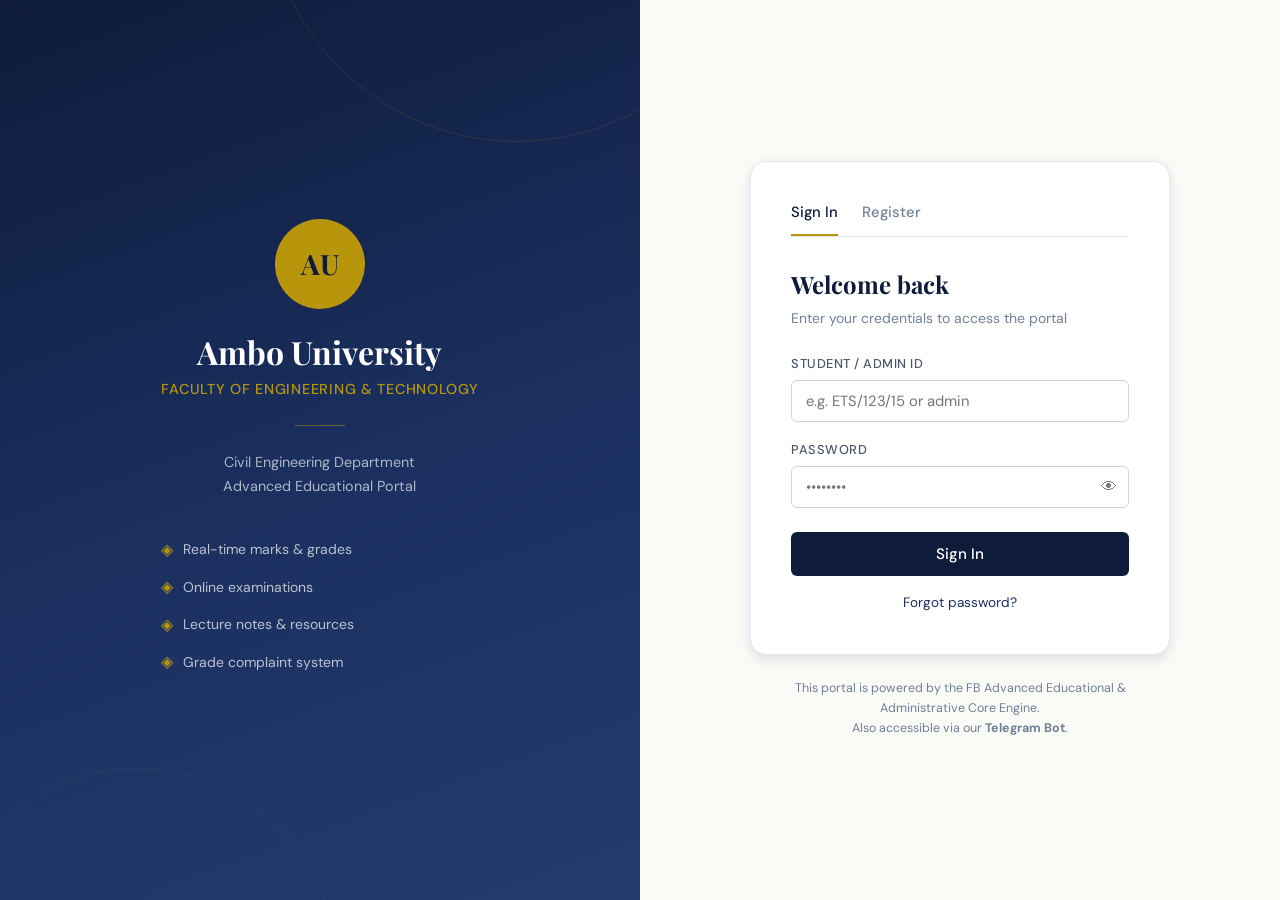
==== commit 2e370e28: "Add files via upload" ====
--- a/pages/student.html
+++ b/pages/student.html
@@ -3,119 +3,244 @@
 <head>
   <meta charset="UTF-8" />
   <meta name="viewport" content="width=device-width, initial-scale=1.0" />
-  <title>Student Dashboard — Ambo University</title>
+  <title>Student Dashboard — Ambo University Portal</title>
   <link rel="stylesheet" href="../css/main.css" />
-  <link href="https://fonts.googleapis.com/css2?family=DM+Sans:wght@400;500;700&family=Playfair+Display:wght@600;700&display=swap" rel="stylesheet" />
+  <link rel="preconnect" href="https://fonts.googleapis.com" />
+  <link href="https://fonts.googleapis.com/css2?family=Playfair+Display:wght@400;600;700&family=DM+Sans:wght@300;400;500;600&display=swap" rel="stylesheet" />
 </head>
 <body class="dashboard-page">
 
+  <!-- Sidebar -->
   <aside class="sidebar" id="sidebar">
     <div class="sidebar-logo">
-      <div class="logo-main">Ambo University</div>
-      <div class="logo-sub">Student Portal</div>
+      <img src="../logo.png" alt="AU" onerror="this.style.display='none'" style="height:38px;" />
+      <div class="logo-text">
+        <span class="logo-main">Ambo Uni</span>
+        <span class="logo-sub">Student Portal</span>
+      </div>
     </div>
+
     <nav class="sidebar-nav">
-      <a class="nav-item active" onclick="showSection('overview')">⊞ Dashboard Analytics</a>
-      <a class="nav-item" onclick="showSection('marks')">◎ Academic Marks</a>
-      <a class="nav-item" onclick="showSection('exam')">✎ Examination Engine</a>
-      <a class="nav-item" onclick="showSection('notes')">⊕ Course Resources</a>
-      <a class="nav-item" onclick="showSection('complaint')">⚑ Dispute Matrix</a>
-      <a class="nav-item" onclick="showSection('chatbot')">◉ AI System Agent</a>
+      <a class="nav-item active" onclick="showSection('overview')">
+        <span class="nav-icon">⊞</span> Dashboard
+      </a>
+      <div class="nav-label">ACADEMICS</div>
+      <a class="nav-item" onclick="showSection('marks')">
+        <span class="nav-icon">◎</span> My Marks
+      </a>
+      <a class="nav-item" onclick="showSection('exam')">
+        <span class="nav-icon">✎</span> Online Exam
+      </a>
+      <a class="nav-item" onclick="showSection('notes')">
+        <span class="nav-icon">⊕</span> Lecture Notes
+      </a>
+      <div class="nav-label">SUPPORT</div>
+      <a class="nav-item" onclick="showSection('complaint')">
+        <span class="nav-icon">⚑</span> Grade Complaint
+      </a>
+      <a class="nav-item" onclick="showSection('chatbot')">
+        <span class="nav-icon">◉</span> AI Assistant
+      </a>
     </nav>
+
     <div class="sidebar-footer">
-      <div style="margin-bottom:0.5rem;" id="sidebar-name">Student Account</div>
-      <button class="logout-btn" onclick="doLogout()">Sign Out Framework</button>
+      <div class="user-chip" id="user-chip">
+        <div class="user-avatar" id="user-avatar">ST</div>
+        <div class="user-info">
+          <span class="user-name" id="sidebar-name">Student</span>
+          <span class="user-role">Student Account</span>
+        </div>
+      </div>
+      <button class="logout-btn" onclick="doLogout()">Sign out</button>
     </div>
   </aside>
 
+  <!-- Main Content -->
   <main class="main-content">
     <header class="topbar">
-      <h1 class="page-title" id="page-title">Dashboard Analytics</h1>
-      <div id="topbar-name" style="font-weight:600;">Authorized Student</div>
+      <button class="menu-toggle" onclick="toggleSidebar()">☰</button>
+      <h1 class="page-title" id="page-title">Dashboard</h1>
+      <div class="topbar-right">
+        <span class="welcome-text">Hello, <strong id="topbar-name">Student</strong></span>
+      </div>
     </header>
 
+    <!-- OVERVIEW SECTION -->
     <section id="section-overview" class="section active">
-      <div class="stat-grid">
-        <div class="stat-card"><div class="stat-label">Registered Units</div><div class="stat-value" id="stat-courses">0</div></div>
-        <div class="stat-card"><div class="stat-label">Weighted Average</div><div class="stat-value" id="stat-avg">0%</div></div>
-        <div class="stat-card"><div class="stat-label">Evaluation State</div><div class="stat-value" id="stat-grade">N/A</div></div>
-        <div class="stat-card"><div class="stat-label">Core Status</div><div class="stat-value" id="stat-status">Operational</div></div>
-      </div>
-      <div class="card">
-        <h3>Course Component Breakdown</h3>
-        <div id="course-performance-list" style="margin-top:1rem;"></div>
-      </div>
-    </section>
-
+      <div class="section-header">
+        <h2>Academic Overview</h2>
+        <p>Your current semester performance at a glance</p>
+      </div>
+
+      <div class="stat-grid" id="overview-stats">
+        <div class="stat-card loading">
+          <div class="stat-label">Enrolled Courses</div>
+          <div class="stat-value" id="stat-courses">—</div>
+        </div>
+        <div class="stat-card loading">
+          <div class="stat-label">Average Score</div>
+          <div class="stat-value" id="stat-avg">—</div>
+        </div>
+        <div class="stat-card loading">
+          <div class="stat-label">Overall Grade</div>
+          <div class="stat-value" id="stat-grade">—</div>
+        </div>
+        <div class="stat-card loading">
+          <div class="stat-label">Status</div>
+          <div class="stat-value" id="stat-status">—</div>
+        </div>
+      </div>
+
+      <div class="two-col">
+        <div class="card">
+          <div class="card-header">
+            <h3>Course Performance</h3>
+          </div>
+          <div id="course-performance-list" class="perf-list">
+            <div class="loading-placeholder">Loading marks…</div>
+          </div>
+        </div>
+        <div class="card">
+          <div class="card-header">
+            <h3>Quick Actions</h3>
+          </div>
+          <div class="quick-actions">
+            <button class="quick-btn" onclick="showSection('marks')">📊 View Full Marks</button>
+            <button class="quick-btn" onclick="showSection('exam')">✎ Take Online Exam</button>
+            <button class="quick-btn" onclick="showSection('notes')">📄 Download Notes</button>
+            <button class="quick-btn" onclick="showSection('complaint')">⚑ File Complaint</button>
+          </div>
+        </div>
+      </div>
+    </section>
+
+    <!-- MARKS SECTION -->
     <section id="section-marks" class="section">
-      <div class="course-tabs" id="marks-course-tabs" style="margin-bottom:1rem;"></div>
-      <div id="marks-display"></div>
-    </section>
-
+      <div class="section-header">
+        <h2>My Marks</h2>
+        <p>View your assessment scores for all enrolled courses</p>
+      </div>
+      <div class="course-tabs" id="marks-course-tabs"></div>
+      <div id="marks-display" class="marks-display">
+        <div class="loading-placeholder">Loading your marks…</div>
+      </div>
+    </section>
+
+    <!-- EXAM SECTION -->
     <section id="section-exam" class="section">
-      <div id="exam-course-select" style="display:grid; grid-template-columns:1fr 1fr; gap:1rem;">
-        <div class="stat-card" style="cursor:pointer;" onclick="loadExam('Geometric Design of Road and Streets (CEng 3201)')">
-          <h4>CEng 3201</h4><p>Geometric Design of Road and Streets</p>
-        </div>
-        <div class="stat-card" style="cursor:pointer;" onclick="loadExam('Transport Planning and Modeling (CEng 2901)')">
-          <h4>CEng 2901</h4><p>Transport Planning and Modeling</p>
-        </div>
-      </div>
-      <div id="exam-area" style="display:none; margin-top:1.5rem;">
-        <div id="exam-intro">
-          <h3 id="exam-course-title"></h3><p id="exam-q-count" style="margin:1rem 0;"></p>
-          <button class="btn-primary" style="width:auto; padding:10px 20px;" onclick="startExam()">Initialize Test Logic</button>
+      <div class="section-header">
+        <h2>Online Examination</h2>
+        <p>Select a course to begin your online test</p>
+      </div>
+      <div id="exam-course-select" class="course-select-grid">
+        <div class="course-select-card" onclick="loadExam('Geometric Design of Road and Streets (CEng 3201)')">
+          <div class="csc-code">CEng 3201</div>
+          <div class="csc-name">Geometric Design of Road and Streets</div>
+          <div class="csc-action">Start Exam →</div>
+        </div>
+        <div class="course-select-card" onclick="loadExam('Transport Planning and Modeling (CEng 2901)')">
+          <div class="csc-code">CEng 2901</div>
+          <div class="csc-name">Transport Planning and Modeling</div>
+          <div class="csc-action">Start Exam →</div>
+        </div>
+      </div>
+      <div id="exam-area" style="display:none;">
+        <div id="exam-intro" class="exam-intro">
+          <h3 id="exam-course-title"></h3>
+          <p id="exam-q-count"></p>
+          <button class="btn-primary" onclick="startExam()">Begin Exam</button>
+          <button class="btn-secondary" onclick="exitExam()">← Back</button>
         </div>
         <div id="exam-runner" style="display:none;">
-          <div style="display:flex; justify-content:space-between; margin-bottom:0.5rem;">
-            <span id="exam-progress-label"></span><span id="exam-timer" style="font-weight:700;"></span>
-          </div>
-          <div style="background:#E2E8F0; height:6px; border-radius:3px; margin-bottom:1rem;">
-            <div id="exam-progress-bar" style="background:var(--navy); height:100%; width:0%; transition:width 0.3s;"></div>
-          </div>
-          <div class="card"><p id="q-text" style="font-size:1.1rem; margin-bottom:1rem;"></p><div id="q-options" style="display:flex; flex-direction:column; gap:0.5rem;"></div></div>
-          <div style="display:flex; gap:1rem;"><button class="btn-primary" id="btn-prev" onclick="prevQ()">Previous</button><button class="btn-primary" id="btn-next" onclick="nextQ()">Next</button></div>
-        </div>
-        <div id="exam-result" style="display:none; text-align:center;">
-          <h3 id="result-heading"></h3><h1 id="result-score" style="font-size:3rem; color:var(--gold); margin:1rem 0;"></h1><p id="result-detail"></p>
-        </div>
-      </div>
-    </section>
-
+          <div class="exam-topbar">
+            <span id="exam-progress-label">Question 1 of N</span>
+            <span id="exam-timer" class="exam-timer">15:00</span>
+          </div>
+          <div class="progress-bar-wrap"><div class="progress-bar-fill" id="exam-progress-bar"></div></div>
+          <div class="question-card" id="question-card">
+            <p class="question-text" id="q-text"></p>
+            <div class="options-grid" id="q-options"></div>
+          </div>
+          <div class="exam-nav">
+            <button class="btn-secondary" id="btn-prev" onclick="prevQ()">← Previous</button>
+            <button class="btn-primary" id="btn-next" onclick="nextQ()">Next →</button>
+          </div>
+        </div>
+        <div id="exam-result" style="display:none;" class="exam-result">
+          <div class="result-circle">
+            <div class="result-score" id="result-score"></div>
+            <div class="result-label">Your Score</div>
+          </div>
+          <h3 id="result-heading"></h3>
+          <p id="result-detail"></p>
+          <button class="btn-primary" onclick="exitExam()">Back to Courses</button>
+        </div>
+      </div>
+    </section>
+
+    <!-- NOTES SECTION -->
     <section id="section-notes" class="section">
-      <div class="course-tabs" style="margin-bottom:1rem;">
-        <button class="filter-btn active" onclick="filterNotes('all', this)">All Subsystems</button>
+      <div class="section-header">
+        <h2>Lecture Notes</h2>
+        <p>Download course materials and resources</p>
+      </div>
+      <div class="course-filter">
+        <button class="filter-btn active" onclick="filterNotes('all', this)">All Courses</button>
         <button class="filter-btn" onclick="filterNotes('CEng 3201', this)">CEng 3201</button>
         <button class="filter-btn" onclick="filterNotes('CEng 2901', this)">CEng 2901</button>
       </div>
-      <div id="notes-grid" class="notes-grid"></div>
-    </section>
-
+      <div id="notes-grid" class="notes-grid">
+        <div class="loading-placeholder">Loading lecture notes…</div>
+      </div>
+    </section>
+
+    <!-- COMPLAINT SECTION -->
     <section id="section-complaint" class="section">
-      <div id="complaint-list" style="display:flex; flex-direction:column; gap:1rem;"></div>
-    </section>
-
+      <div class="section-header">
+        <h2>Grade Complaint</h2>
+        <p>Review and accept/reject your published grades. Submit a complaint if you disagree.</p>
+      </div>
+      <div id="complaint-list" class="complaint-list">
+        <div class="loading-placeholder">Loading your grades for review…</div>
+      </div>
+    </section>
+
+    <!-- CHATBOT SECTION -->
     <section id="section-chatbot" class="section">
+      <div class="section-header">
+        <h2>AI Academic Assistant</h2>
+        <p>Ask questions about your courses, grades, or university policies</p>
+      </div>
       <div class="chatbot-wrap">
-        <div class="chat-messages" id="chat-messages"></div>
+        <div class="chat-messages" id="chat-messages">
+          <div class="chat-msg bot">
+            <div class="msg-bubble">👋 Hello! I'm your AI academic assistant. Ask me anything about your courses, grades, or university policies.</div>
+          </div>
+        </div>
         <div class="chat-input-area">
-          <input type="text" id="chat-input" placeholder="Query processing unit input..." onkeypress="if(event.key==='Enter') sendChat()" />
-          <button class="btn-primary" style="width:auto; margin:0; padding:10px 20px;" onclick="sendChat()">Execute</button>
+          <input type="text" id="chat-input" placeholder="Type your question…" onkeypress="if(event.key==='Enter') sendChat()" />
+          <button class="chat-send-btn" onclick="sendChat()">Send</button>
         </div>
       </div>
     </section>
   </main>
 
-  <div id="complaint-modal" class="auth-page" style="display:none; position:fixed; inset:0; background:rgba(0,0,0,0.4); z-index:1000; align-items:center; justify-content:center;">
-    <div class="auth-card">
-      <h3>File Evaluation Dispute</h3><p id="complaint-modal-course" style="font-size:0.85rem; margin-bottom:1rem;"></p>
-      <textarea id="complaint-text" rows="4" style="width:100%; padding:10px; border-radius:6px;" placeholder="Identify core errors in assessment execution..."></textarea>
-      <button class="btn-primary" onclick="submitComplaint()">Transmit Log</button>
-      <button class="btn-primary" style="background:#718096;" onclick="closeModal('complaint-modal')">Abort</button>
+  <!-- Complaint Modal -->
+  <div id="complaint-modal" class="modal-overlay" style="display:none;">
+    <div class="modal-box">
+      <h3>File Grade Complaint</h3>
+      <p id="complaint-modal-course"></p>
+      <div class="form-group">
+        <label>Describe your complaint</label>
+        <textarea id="complaint-text" rows="4" placeholder="Explain why you believe the grade is incorrect…"></textarea>
+      </div>
+      <div class="form-row">
+        <button class="btn-primary" onclick="submitComplaint()">Submit Complaint</button>
+        <button class="btn-secondary" onclick="closeModal('complaint-modal')">Cancel</button>
+      </div>
     </div>
   </div>
 
-  <div id="user-avatar" style="display:none;"></div>
   <script src="../js/config.js"></script>
   <script src="../js/student.js"></script>
 </body>
--- a/css/main.css
+++ b/css/main.css
@@ -1,99 +1,1170 @@
-/* ============================================================
-   AMBO UNIVERSITY MECHANICAL DESIGN SYSTEM CORE
-   ============================================================ */
+/* ============================================
+   AMBO UNIVERSITY EDUCATIONAL PORTAL
+   Main Stylesheet — Refined Academic Design
+   ============================================ */
 
 :root {
   --gold: #B8960C;
   --gold-light: #F5E8A0;
+  --gold-dark: #8C700A;
   --navy: #0E1B3A;
   --navy-mid: #1A2F5E;
+  --navy-light: #243B70;
   --cream: #FAFAF7;
   --white: #FFFFFF;
   --text-primary: #0E1B3A;
   --text-secondary: #4A5568;
   --text-muted: #718096;
   --border: #E2E8F0;
+  --border-strong: #CBD5E0;
   --success: #276749;
+  --success-bg: #F0FFF4;
   --error: #C53030;
+  --error-bg: #FFF5F5;
+  --warning: #744210;
+  --warning-bg: #FFFBF0;
   --surface: #F7F8FC;
+  --card-shadow: 0 1px 3px rgba(14,27,58,0.08), 0 1px 2px rgba(14,27,58,0.04);
+  --card-shadow-hover: 0 4px 12px rgba(14,27,58,0.12);
   --sidebar-width: 260px;
+  --topbar-height: 64px;
+  --radius-sm: 6px;
+  --radius-md: 10px;
+  --radius-lg: 16px;
 }
 
 * { box-sizing: border-box; margin: 0; padding: 0; }
-body { font-family: 'DM Sans', sans-serif; color: var(--text-primary); background: var(--surface); font-size: 15px; }
+
+body {
+  font-family: 'DM Sans', sans-serif;
+  color: var(--text-primary);
+  background: var(--surface);
+  font-size: 15px;
+  line-height: 1.6;
+  -webkit-font-smoothing: antialiased;
+}
+
 h1, h2, h3 { font-family: 'Playfair Display', serif; }
 
-/* ── Authorization Context Layouts ─────────────────────────── */
-.auth-page { background: var(--navy); min-height: 100vh; display: flex; }
-.auth-split { display: grid; grid-template-columns: 1fr 1fr; width: 100%; }
-.auth-brand { background: linear-gradient(160deg, var(--navy) 0%, var(--navy-mid) 100%); display: flex; align-items: center; justify-content: center; padding: 3rem; text-align: center; color: white; }
-.brand-dept { color: var(--gold); font-size: 0.9rem; text-transform: uppercase; margin-top: 0.5rem; letter-spacing: 0.05em; }
-.brand-divider { width: 60px; height: 1px; background: var(--gold); margin: 1.5rem auto; }
-.feature-item { padding: 6px 0; font-size: 0.9rem; color: rgba(255,255,255,0.70); text-align: left; }
-
-.auth-form-area { background: var(--cream); display: flex; align-items: center; justify-content: center; padding: 2rem; }
-.auth-card { background: var(--white); border-radius: 12px; padding: 2.5rem; width: 100%; max-width: 420px; box-shadow: 0 4px 20px rgba(0,0,0,0.05); }
-.auth-tabs { display: flex; border-bottom: 1px solid var(--border); margin-bottom: 1.5rem; gap: 1rem; }
-.tab-btn { background: none; border: none; font-size: 1rem; padding-bottom: 8px; cursor: pointer; color: var(--text-muted); }
-.tab-btn.active { color: var(--navy); border-bottom: 2px solid var(--gold); font-weight: 600; }
+/* ── AUTH PAGE ─────────────────────────────────────────── */
+.auth-page {
+  background: var(--navy);
+  min-height: 100vh;
+  display: flex;
+  align-items: stretch;
+}
+
+.auth-split {
+  display: grid;
+  grid-template-columns: 1fr 1fr;
+  min-height: 100vh;
+  width: 100%;
+}
+
+.auth-brand {
+  background: linear-gradient(160deg, var(--navy) 0%, var(--navy-mid) 50%, var(--navy-light) 100%);
+  display: flex;
+  align-items: center;
+  justify-content: center;
+  padding: 3rem;
+  position: relative;
+  overflow: hidden;
+}
+
+.auth-brand::before {
+  content: '';
+  position: absolute;
+  top: -40%;
+  right: -20%;
+  width: 500px;
+  height: 500px;
+  border-radius: 50%;
+  border: 1px solid rgba(184,150,12,0.15);
+}
+
+.auth-brand::after {
+  content: '';
+  position: absolute;
+  bottom: -30%;
+  left: -10%;
+  width: 400px;
+  height: 400px;
+  border-radius: 50%;
+  border: 1px solid rgba(184,150,12,0.08);
+}
+
+.brand-inner {
+  position: relative;
+  z-index: 1;
+  text-align: center;
+  max-width: 360px;
+}
+
+.brand-logo {
+  margin-bottom: 1.5rem;
+}
+
+.brand-logo img {
+  height: 90px;
+  object-fit: contain;
+}
+
+.logo-fallback {
+  width: 90px;
+  height: 90px;
+  border-radius: 50%;
+  background: var(--gold);
+  display: flex;
+  align-items: center;
+  justify-content: center;
+  margin: 0 auto;
+  font-family: 'Playfair Display', serif;
+  font-size: 28px;
+  color: var(--navy);
+  font-weight: 700;
+}
+
+.brand-name {
+  font-family: 'Playfair Display', serif;
+  font-size: 2rem;
+  font-weight: 700;
+  color: var(--white);
+  line-height: 1.2;
+  margin-bottom: 0.4rem;
+}
+
+.brand-dept {
+  font-size: 0.9rem;
+  color: var(--gold);
+  letter-spacing: 0.05em;
+  text-transform: uppercase;
+  font-weight: 500;
+}
+
+.brand-divider {
+  width: 50px;
+  height: 1px;
+  background: rgba(184,150,12,0.5);
+  margin: 1.5rem auto;
+}
+
+.brand-tagline {
+  color: rgba(255,255,255,0.65);
+  font-size: 0.9rem;
+  line-height: 1.7;
+  margin-bottom: 2rem;
+}
+
+.brand-features { text-align: left; }
+
+.feature-item {
+  display: flex;
+  align-items: center;
+  gap: 10px;
+  color: rgba(255,255,255,0.7);
+  font-size: 0.875rem;
+  padding: 6px 0;
+}
+
+.feat-icon {
+  color: var(--gold);
+  font-size: 1rem;
+}
+
+.auth-form-area {
+  background: var(--cream);
+  display: flex;
+  flex-direction: column;
+  align-items: center;
+  justify-content: center;
+  padding: 3rem 2rem;
+}
+
+.auth-card {
+  background: var(--white);
+  border-radius: var(--radius-lg);
+  padding: 2.5rem;
+  width: 100%;
+  max-width: 420px;
+  box-shadow: var(--card-shadow-hover);
+  border: 0.5px solid var(--border);
+}
+
+.auth-tabs {
+  display: flex;
+  border-bottom: 1px solid var(--border);
+  margin-bottom: 1.75rem;
+  gap: 1.5rem;
+}
+
+.tab-btn {
+  background: none;
+  border: none;
+  font-family: 'DM Sans', sans-serif;
+  font-size: 0.925rem;
+  font-weight: 500;
+  color: var(--text-muted);
+  padding-bottom: 12px;
+  cursor: pointer;
+  border-bottom: 2px solid transparent;
+  transition: all 0.2s;
+}
+
+.tab-btn.active {
+  color: var(--navy);
+  border-bottom-color: var(--gold);
+}
+
 .tab-content { display: none; }
 .tab-content.active { display: block; }
 
-/* ── Grid Structures and Forms ────────────────────────────── */
-.form-group { margin-bottom: 1.25rem; }
-.form-group label { display: block; font-size: 0.8rem; font-weight: 600; margin-bottom: 6px; text-transform: uppercase; }
-.form-group input, .form-group select, .form-group textarea { width: 100%; padding: 10px; border: 1px solid #CBD5E0; border-radius: 6px; outline: none; font-size: 0.95rem; }
-.btn-primary { width: 100%; padding: 12px; background: var(--navy); color: white; border: none; border-radius: 6px; font-weight: 500; cursor: pointer; margin-top: 1rem; }
+.form-title {
+  font-family: 'Playfair Display', serif;
+  font-size: 1.5rem;
+  color: var(--navy);
+  margin-bottom: 0.25rem;
+}
+
+.form-sub {
+  font-size: 0.875rem;
+  color: var(--text-muted);
+  margin-bottom: 1.5rem;
+}
+
+.form-group {
+  margin-bottom: 1.1rem;
+}
+
+.form-group label {
+  display: block;
+  font-size: 0.8rem;
+  font-weight: 500;
+  color: var(--text-secondary);
+  margin-bottom: 6px;
+  text-transform: uppercase;
+  letter-spacing: 0.04em;
+}
+
+.form-group input,
+.form-group select,
+.form-group textarea {
+  width: 100%;
+  padding: 10px 14px;
+  border: 1px solid var(--border-strong);
+  border-radius: var(--radius-sm);
+  font-family: 'DM Sans', sans-serif;
+  font-size: 0.925rem;
+  color: var(--text-primary);
+  background: var(--white);
+  transition: border-color 0.2s, box-shadow 0.2s;
+  outline: none;
+}
+
+.form-group input:focus,
+.form-group select:focus,
+.form-group textarea:focus {
+  border-color: var(--navy-mid);
+  box-shadow: 0 0 0 3px rgba(14,27,58,0.08);
+}
+
+.input-wrapper {
+  position: relative;
+}
+
+.input-wrapper input { padding-right: 42px; }
+
+.toggle-eye {
+  position: absolute;
+  right: 12px;
+  top: 50%;
+  transform: translateY(-50%);
+  background: none;
+  border: none;
+  cursor: pointer;
+  font-size: 1rem;
+  opacity: 0.5;
+  transition: opacity 0.2s;
+}
+
+.toggle-eye:hover { opacity: 0.9; }
+
+.btn-primary {
+  width: 100%;
+  padding: 12px;
+  background: var(--navy);
+  color: var(--white);
+  border: none;
+  border-radius: var(--radius-sm);
+  font-family: 'DM Sans', sans-serif;
+  font-size: 0.95rem;
+  font-weight: 500;
+  cursor: pointer;
+  display: flex;
+  align-items: center;
+  justify-content: center;
+  gap: 8px;
+  transition: background 0.2s, transform 0.1s;
+  margin-top: 1.5rem;
+}
+
 .btn-primary:hover { background: var(--navy-mid); }
-.alert { padding: 10px; border-radius: 6px; font-size: 0.85rem; margin-bottom: 1rem; }
-.alert-error { background: #FFF5F5; color: var(--error); border-left: 4px solid var(--error); }
-.alert-success { background: #F0FFF4; color: var(--success); border-left: 4px solid var(--success); }
-
-/* ── Engineering Dashboard Subsystem Matrix ───────────────── */
-.dashboard-page { display: flex; min-height: 100vh; }
-.sidebar { width: var(--sidebar-width); background: var(--navy); height: 100vh; position: fixed; left: 0; top: 0; display: flex; flex-direction: column; color: white; }
-.sidebar-logo { padding: 1.5rem; border-bottom: 1px solid rgba(255,255,255,0.1); }
-.logo-main { color: white; font-weight: 700; font-size: 1.1rem; }
-.logo-sub { color: var(--gold); font-size: 0.75rem; text-transform: uppercase; }
-.sidebar-nav { flex: 1; padding: 1rem 0; }
-.nav-item { display: block; padding: 12px 1.5rem; color: rgba(255,255,255,0.65); text-decoration: none; cursor: pointer; }
-.nav-item:hover, .nav-item.active { background: rgba(255,255,255,0.05); color: var(--gold); }
-.sidebar-footer { padding: 1.5rem; border-top: 1px solid rgba(255,255,255,0.1); }
-.logout-btn { width: 100%; padding: 8px; background: transparent; border: 1px solid rgba(255,255,255,0.2); color: white; border-radius: 4px; cursor: pointer; }
-
-.main-content { margin-left: var(--sidebar-width); flex: 1; display: flex; flex-direction: column; min-width: 0; }
-.topbar { height: 64px; background: white; border-bottom: 1px solid var(--border); display: flex; align-items: center; padding: 0 2rem; justify-content: space-between; }
+.btn-primary:active { transform: scale(0.99); }
+
+.btn-secondary {
+  padding: 10px 18px;
+  background: var(--white);
+  color: var(--navy);
+  border: 1px solid var(--border-strong);
+  border-radius: var(--radius-sm);
+  font-family: 'DM Sans', sans-serif;
+  font-size: 0.9rem;
+  font-weight: 500;
+  cursor: pointer;
+  transition: background 0.2s;
+}
+
+.btn-secondary:hover { background: var(--surface); }
+
+.btn-sm { padding: 7px 14px; font-size: 0.825rem; }
+
+.forgot-link {
+  display: block;
+  text-align: center;
+  margin-top: 1rem;
+  font-size: 0.85rem;
+  color: var(--navy-mid);
+  text-decoration: none;
+  cursor: pointer;
+}
+
+.forgot-link:hover { text-decoration: underline; }
+
+.alert {
+  padding: 10px 14px;
+  border-radius: var(--radius-sm);
+  font-size: 0.875rem;
+  margin-bottom: 1rem;
+}
+
+.alert-error { background: var(--error-bg); color: var(--error); border-left: 3px solid var(--error); }
+.alert-success { background: var(--success-bg); color: var(--success); border-left: 3px solid var(--success); }
+.alert-info { background: #EBF4FF; color: #2B6CB0; border-left: 3px solid #2B6CB0; }
+
+.spinner {
+  width: 18px; height: 18px;
+  border: 2px solid rgba(255,255,255,0.3);
+  border-top-color: white;
+  border-radius: 50%;
+  animation: spin 0.7s linear infinite;
+}
+
+@keyframes spin { to { transform: rotate(360deg); } }
+
+.portal-note {
+  margin-top: 1.5rem;
+  font-size: 0.78rem;
+  color: var(--text-muted);
+  text-align: center;
+  max-width: 380px;
+  line-height: 1.6;
+}
+
+/* ── DASHBOARD LAYOUT ──────────────────────────────────── */
+.dashboard-page {
+  display: flex;
+  min-height: 100vh;
+  background: var(--surface);
+}
+
+.sidebar {
+  width: var(--sidebar-width);
+  background: var(--navy);
+  height: 100vh;
+  position: fixed;
+  left: 0;
+  top: 0;
+  display: flex;
+  flex-direction: column;
+  z-index: 100;
+  transition: transform 0.3s;
+}
+
+.sidebar-logo {
+  display: flex;
+  align-items: center;
+  gap: 10px;
+  padding: 1.25rem 1.5rem;
+  border-bottom: 1px solid rgba(255,255,255,0.08);
+}
+
+.logo-text { display: flex; flex-direction: column; }
+.logo-main { color: var(--white); font-weight: 600; font-size: 0.95rem; }
+.logo-sub { color: var(--gold); font-size: 0.72rem; text-transform: uppercase; letter-spacing: 0.06em; }
+
+.sidebar-nav {
+  flex: 1;
+  padding: 1rem 0;
+  overflow-y: auto;
+}
+
+.nav-label {
+  font-size: 0.65rem;
+  text-transform: uppercase;
+  letter-spacing: 0.1em;
+  color: rgba(255,255,255,0.35);
+  padding: 1.25rem 1.5rem 0.4rem;
+}
+
+.nav-item {
+  display: flex;
+  align-items: center;
+  gap: 10px;
+  padding: 10px 1.5rem;
+  color: rgba(255,255,255,0.65);
+  font-size: 0.9rem;
+  font-weight: 400;
+  cursor: pointer;
+  transition: all 0.2s;
+  border-left: 3px solid transparent;
+  text-decoration: none;
+}
+
+.nav-item:hover {
+  background: rgba(255,255,255,0.05);
+  color: rgba(255,255,255,0.9);
+}
+
+.nav-item.active {
+  background: rgba(184,150,12,0.1);
+  color: var(--gold);
+  border-left-color: var(--gold);
+}
+
+.nav-icon { font-size: 1rem; width: 20px; text-align: center; }
+
+.sidebar-footer {
+  padding: 1rem 1.25rem;
+  border-top: 1px solid rgba(255,255,255,0.08);
+}
+
+.user-chip {
+  display: flex;
+  align-items: center;
+  gap: 10px;
+  margin-bottom: 0.75rem;
+}
+
+.user-avatar {
+  width: 34px; height: 34px;
+  border-radius: 50%;
+  background: var(--gold);
+  color: var(--navy);
+  display: flex;
+  align-items: center;
+  justify-content: center;
+  font-size: 0.75rem;
+  font-weight: 700;
+  flex-shrink: 0;
+}
+
+.admin-avatar { background: #E53E3E; color: white; }
+
+.user-info { display: flex; flex-direction: column; }
+.user-name { color: white; font-size: 0.85rem; font-weight: 500; }
+.user-role { color: rgba(255,255,255,0.45); font-size: 0.72rem; }
+
+.logout-btn {
+  width: 100%;
+  padding: 8px;
+  background: rgba(255,255,255,0.06);
+  border: 1px solid rgba(255,255,255,0.12);
+  color: rgba(255,255,255,0.6);
+  border-radius: var(--radius-sm);
+  font-family: 'DM Sans', sans-serif;
+  font-size: 0.8rem;
+  cursor: pointer;
+  transition: all 0.2s;
+}
+
+.logout-btn:hover { background: rgba(197,48,48,0.2); color: #FC8181; border-color: rgba(197,48,48,0.3); }
+
+.main-content {
+  margin-left: var(--sidebar-width);
+  flex: 1;
+  min-height: 100vh;
+  display: flex;
+  flex-direction: column;
+}
+
+.topbar {
+  height: var(--topbar-height);
+  background: var(--white);
+  border-bottom: 1px solid var(--border);
+  display: flex;
+  align-items: center;
+  padding: 0 2rem;
+  gap: 1rem;
+  position: sticky;
+  top: 0;
+  z-index: 50;
+}
+
+.menu-toggle {
+  background: none;
+  border: none;
+  font-size: 1.3rem;
+  cursor: pointer;
+  color: var(--text-secondary);
+  display: none;
+}
+
+.page-title {
+  font-family: 'Playfair Display', serif;
+  font-size: 1.15rem;
+  font-weight: 600;
+  flex: 1;
+}
+
+.topbar-right { display: flex; align-items: center; gap: 1rem; }
+
+.welcome-text { font-size: 0.875rem; color: var(--text-secondary); }
+
 .section { display: none; padding: 2rem; }
 .section.active { display: block; }
 
-.stat-grid { display: grid; grid-template-columns: repeat(auto-fit, minmax(220px, 1fr)); gap: 1.5rem; margin-bottom: 2rem; }
-.stat-card { background: white; border: 1px solid var(--border); padding: 1.5rem; border-radius: 8px; }
-.stat-label { font-size: 0.75rem; text-transform: uppercase; color: var(--text-muted); }
-.stat-value { font-size: 2rem; font-weight: 700; color: var(--navy); }
-
-/* ── UI Components ─────────────────────────────────────────── */
-.card { background: white; border: 1px solid var(--border); border-radius: 8px; padding: 1.5rem; margin-bottom: 1.5rem; }
-.marks-card { background: white; border-radius: 8px; overflow: hidden; box-shadow: 0 2px 8px rgba(0,0,0,0.05); }
-.marks-course-header { background: var(--navy); color: white; padding: 1rem 1.5rem; display: flex; justify-content: space-between; align-items: center; }
-.marks-breakdown { display: grid; grid-template-columns: repeat(4, 1fr); padding: 1.5rem; gap: 1rem; text-align: center; }
-.mark-item-value { font-size: 1.5rem; font-weight: 700; color: var(--navy); }
-.notes-grid { display: grid; grid-template-columns: repeat(auto-fill, minmax(280px, 1fr)); gap: 1.5rem; }
-.note-card { background: white; border: 1px solid var(--border); padding: 1.5rem; border-radius: 8px; display: flex; flex-direction: column; gap: 0.5rem; }
-.note-download-btn { background: var(--navy); color: white; padding: 8px; border-radius: 4px; text-decoration: none; text-align: center; font-size: 0.85rem; margin-top: auto; }
-
-/* ── Chatbot Module Interface ─────────────────────────────── */
-.chatbot-wrap { background: white; border: 1px solid var(--border); border-radius: 8px; overflow: hidden; max-width: 600px; }
-.chat-messages { height: 350px; overflow-y: auto; padding: 1.5rem; display: flex; flex-direction: column; gap: 1rem; }
+.section-header { margin-bottom: 1.75rem; }
+.section-header h2 { font-size: 1.6rem; color: var(--navy); margin-bottom: 0.25rem; }
+.section-header p { color: var(--text-muted); font-size: 0.9rem; }
+
+/* ── STAT CARDS ─────────────────────────────────────────── */
+.stat-grid {
+  display: grid;
+  grid-template-columns: repeat(auto-fit, minmax(160px, 1fr));
+  gap: 1rem;
+  margin-bottom: 1.5rem;
+}
+
+.stat-card {
+  background: var(--white);
+  border: 0.5px solid var(--border);
+  border-radius: var(--radius-md);
+  padding: 1.25rem;
+  box-shadow: var(--card-shadow);
+}
+
+.stat-label { font-size: 0.78rem; text-transform: uppercase; letter-spacing: 0.05em; color: var(--text-muted); margin-bottom: 0.5rem; }
+.stat-value { font-family: 'Playfair Display', serif; font-size: 1.75rem; color: var(--navy); font-weight: 600; }
+.admin-stat .stat-value { color: var(--navy-mid); }
+
+/* ── CARDS ──────────────────────────────────────────────── */
+.card {
+  background: var(--white);
+  border: 0.5px solid var(--border);
+  border-radius: var(--radius-md);
+  box-shadow: var(--card-shadow);
+  overflow: hidden;
+}
+
+.card-header {
+  display: flex;
+  align-items: center;
+  gap: 1rem;
+  padding: 1rem 1.25rem;
+  border-bottom: 1px solid var(--border);
+}
+
+.card-header h3 { font-size: 1rem; font-weight: 600; flex: 1; }
+
+.form-card { padding: 1.5rem; }
+.form-card h3 { font-size: 1rem; font-weight: 600; margin-bottom: 1rem; color: var(--navy); }
+
+.two-col {
+  display: grid;
+  grid-template-columns: 1fr 1fr;
+  gap: 1.25rem;
+}
+
+.form-grid {
+  display: grid;
+  grid-template-columns: 1fr 1fr;
+  gap: 1rem;
+  margin-bottom: 1rem;
+}
+
+.form-row {
+  display: flex;
+  gap: 1rem;
+  margin-top: 1.25rem;
+}
+
+.form-hint { font-size: 0.8rem; color: var(--text-muted); margin-top: 0.75rem; }
+
+/* ── QUICK ACTIONS ──────────────────────────────────────── */
+.quick-actions { padding: 1rem 1.25rem; display: flex; flex-direction: column; gap: 0.6rem; }
+
+.quick-btn {
+  text-align: left;
+  padding: 10px 14px;
+  background: var(--surface);
+  border: 1px solid var(--border);
+  border-radius: var(--radius-sm);
+  font-family: 'DM Sans', sans-serif;
+  font-size: 0.875rem;
+  color: var(--text-primary);
+  cursor: pointer;
+  transition: all 0.2s;
+}
+
+.quick-btn:hover { background: var(--navy); color: white; border-color: var(--navy); }
+
+/* ── MARKS DISPLAY ──────────────────────────────────────── */
+.course-tabs {
+  display: flex;
+  gap: 0.5rem;
+  margin-bottom: 1.25rem;
+}
+
+.course-tab-btn {
+  padding: 8px 18px;
+  border-radius: 100px;
+  border: 1px solid var(--border-strong);
+  background: var(--white);
+  font-family: 'DM Sans', sans-serif;
+  font-size: 0.875rem;
+  cursor: pointer;
+  transition: all 0.2s;
+}
+
+.course-tab-btn.active { background: var(--navy); color: white; border-color: var(--navy); }
+
+.marks-display { }
+
+.marks-card {
+  background: var(--white);
+  border: 0.5px solid var(--border);
+  border-radius: var(--radius-md);
+  overflow: hidden;
+  box-shadow: var(--card-shadow);
+}
+
+.marks-course-header {
+  background: var(--navy);
+  color: white;
+  padding: 1rem 1.5rem;
+  display: flex;
+  justify-content: space-between;
+  align-items: center;
+}
+
+.marks-course-header h3 { font-size: 1rem; color: white; }
+
+.grade-badge {
+  background: var(--gold);
+  color: var(--navy);
+  font-weight: 700;
+  font-size: 1.1rem;
+  width: 42px; height: 42px;
+  border-radius: 50%;
+  display: flex;
+  align-items: center;
+  justify-content: center;
+}
+
+.marks-breakdown {
+  padding: 1.25rem 1.5rem;
+  display: grid;
+  grid-template-columns: repeat(4, 1fr);
+  gap: 1rem;
+}
+
+.mark-item { text-align: center; }
+.mark-item-label { font-size: 0.75rem; text-transform: uppercase; letter-spacing: 0.04em; color: var(--text-muted); margin-bottom: 0.4rem; }
+.mark-item-value { font-size: 1.5rem; font-family: 'Playfair Display', serif; color: var(--navy); font-weight: 600; }
+.mark-item-max { font-size: 0.75rem; color: var(--text-muted); }
+
+.marks-total-bar {
+  padding: 1rem 1.5rem;
+  border-top: 1px solid var(--border);
+  display: flex;
+  align-items: center;
+  gap: 1rem;
+}
+
+.progress-track {
+  flex: 1;
+  height: 8px;
+  background: var(--border);
+  border-radius: 100px;
+  overflow: hidden;
+}
+
+.progress-fill {
+  height: 100%;
+  background: var(--navy);
+  border-radius: 100px;
+  transition: width 1s ease;
+}
+
+.marks-total-label { font-size: 0.875rem; color: var(--text-secondary); white-space: nowrap; }
+
+.perf-list { padding: 0.75rem 1.25rem; }
+
+.perf-row {
+  display: flex;
+  align-items: center;
+  gap: 1rem;
+  padding: 0.6rem 0;
+  border-bottom: 1px solid var(--border);
+}
+
+.perf-row:last-child { border-bottom: none; }
+
+.perf-course { flex: 1; font-size: 0.875rem; }
+.perf-grade { font-size: 0.875rem; font-weight: 600; }
+.perf-score { font-size: 0.875rem; color: var(--text-muted); }
+
+/* ── COURSE SELECT ──────────────────────────────────────── */
+.course-select-grid {
+  display: grid;
+  grid-template-columns: 1fr 1fr;
+  gap: 1.25rem;
+}
+
+.course-select-card {
+  background: var(--white);
+  border: 1px solid var(--border);
+  border-radius: var(--radius-md);
+  padding: 2rem;
+  cursor: pointer;
+  transition: all 0.2s;
+  box-shadow: var(--card-shadow);
+}
+
+.course-select-card:hover {
+  border-color: var(--navy);
+  box-shadow: var(--card-shadow-hover);
+  transform: translateY(-2px);
+}
+
+.csc-code { font-weight: 700; color: var(--gold-dark); font-size: 0.9rem; margin-bottom: 0.5rem; }
+.csc-name { font-family: 'Playfair Display', serif; font-size: 1.1rem; color: var(--navy); margin-bottom: 1rem; }
+.csc-action { font-size: 0.875rem; color: var(--text-muted); }
+
+/* ── EXAM ───────────────────────────────────────────────── */
+.exam-intro { max-width: 480px; }
+.exam-intro h3 { font-size: 1.4rem; margin-bottom: 0.5rem; }
+.exam-intro p { color: var(--text-secondary); margin-bottom: 1.5rem; }
+.exam-intro .btn-primary { width: auto; display: inline-flex; margin-right: 1rem; }
+.exam-intro .btn-secondary { display: inline-block; }
+
+.exam-topbar {
+  display: flex;
+  justify-content: space-between;
+  align-items: center;
+  margin-bottom: 1rem;
+}
+
+.exam-timer {
+  font-family: 'Playfair Display', serif;
+  font-size: 1.25rem;
+  color: var(--navy);
+  font-weight: 700;
+}
+
+.exam-timer.warning { color: #C53030; }
+
+.progress-bar-wrap {
+  height: 6px;
+  background: var(--border);
+  border-radius: 100px;
+  margin-bottom: 1.5rem;
+  overflow: hidden;
+}
+
+.progress-bar-fill {
+  height: 100%;
+  background: var(--navy);
+  border-radius: 100px;
+  transition: width 0.4s;
+}
+
+.question-card {
+  background: var(--white);
+  border: 0.5px solid var(--border);
+  border-radius: var(--radius-md);
+  padding: 1.75rem;
+  box-shadow: var(--card-shadow);
+  margin-bottom: 1.5rem;
+}
+
+.question-text {
+  font-size: 1.05rem;
+  color: var(--navy);
+  margin-bottom: 1.5rem;
+  line-height: 1.7;
+}
+
+.options-grid { display: flex; flex-direction: column; gap: 0.6rem; }
+
+.option-btn {
+  display: flex;
+  align-items: center;
+  gap: 12px;
+  padding: 12px 16px;
+  border: 1px solid var(--border-strong);
+  border-radius: var(--radius-sm);
+  background: var(--white);
+  cursor: pointer;
+  font-family: 'DM Sans', sans-serif;
+  font-size: 0.925rem;
+  color: var(--text-primary);
+  text-align: left;
+  transition: all 0.2s;
+}
+
+.option-btn:hover { border-color: var(--navy); background: var(--surface); }
+.option-btn.selected { border-color: var(--navy); background: var(--navy); color: white; }
+.option-btn.correct { border-color: var(--success); background: var(--success-bg); color: var(--success); }
+.option-btn.wrong { border-color: var(--error); background: var(--error-bg); color: var(--error); }
+
+.option-letter {
+  width: 28px; height: 28px;
+  border-radius: 50%;
+  background: var(--surface);
+  display: flex;
+  align-items: center;
+  justify-content: center;
+  font-size: 0.8rem;
+  font-weight: 600;
+  flex-shrink: 0;
+}
+
+.exam-nav { display: flex; gap: 1rem; }
+.exam-nav .btn-primary { width: auto; }
+
+.exam-result { text-align: center; max-width: 400px; margin: 2rem auto; }
+
+.result-circle {
+  width: 120px; height: 120px;
+  border-radius: 50%;
+  background: var(--navy);
+  display: flex;
+  flex-direction: column;
+  align-items: center;
+  justify-content: center;
+  margin: 0 auto 1.5rem;
+}
+
+.result-score { font-family: 'Playfair Display', serif; font-size: 1.75rem; color: var(--gold); font-weight: 700; }
+.result-label { font-size: 0.7rem; color: rgba(255,255,255,0.6); text-transform: uppercase; }
+
+.exam-result h3 { font-size: 1.5rem; margin-bottom: 0.5rem; }
+.exam-result p { color: var(--text-secondary); margin-bottom: 1.5rem; }
+.exam-result .btn-primary { width: auto; display: inline-flex; }
+
+/* ── COURSE FILTER ──────────────────────────────────────── */
+.course-filter { display: flex; gap: 0.5rem; margin-bottom: 1.25rem; }
+
+.filter-btn {
+  padding: 7px 16px;
+  border-radius: 100px;
+  border: 1px solid var(--border-strong);
+  background: var(--white);
+  font-family: 'DM Sans', sans-serif;
+  font-size: 0.85rem;
+  cursor: pointer;
+  transition: all 0.2s;
+}
+
+.filter-btn.active { background: var(--navy); color: white; border-color: var(--navy); }
+
+/* ── NOTES ──────────────────────────────────────────────── */
+.notes-grid {
+  display: grid;
+  grid-template-columns: repeat(auto-fill, minmax(260px, 1fr));
+  gap: 1rem;
+  padding: 0;
+}
+
+.note-card {
+  background: var(--white);
+  border: 0.5px solid var(--border);
+  border-radius: var(--radius-md);
+  padding: 1.25rem;
+  box-shadow: var(--card-shadow);
+  display: flex;
+  flex-direction: column;
+  gap: 0.6rem;
+}
+
+.note-course-badge {
+  display: inline-block;
+  font-size: 0.7rem;
+  font-weight: 600;
+  text-transform: uppercase;
+  letter-spacing: 0.05em;
+  padding: 3px 8px;
+  border-radius: 100px;
+  background: var(--gold-light);
+  color: var(--gold-dark);
+}
+
+.note-title { font-size: 0.95rem; font-weight: 500; color: var(--navy); }
+
+.note-download-btn {
+  margin-top: 0.5rem;
+  padding: 8px 14px;
+  background: var(--navy);
+  color: white;
+  border: none;
+  border-radius: var(--radius-sm);
+  font-size: 0.825rem;
+  cursor: pointer;
+  text-decoration: none;
+  display: inline-block;
+  text-align: center;
+  transition: background 0.2s;
+}
+
+.note-download-btn:hover { background: var(--navy-mid); }
+
+/* ── COMPLAINT ──────────────────────────────────────────── */
+.complaint-list { display: flex; flex-direction: column; gap: 1rem; }
+
+.complaint-card {
+  background: var(--white);
+  border: 0.5px solid var(--border);
+  border-radius: var(--radius-md);
+  padding: 1.25rem 1.5rem;
+  box-shadow: var(--card-shadow);
+}
+
+.complaint-course { font-weight: 600; font-size: 0.95rem; color: var(--navy); margin-bottom: 0.5rem; }
+.complaint-meta { font-size: 0.8rem; color: var(--text-muted); margin-bottom: 1rem; }
+
+.complaint-actions { display: flex; gap: 0.75rem; flex-wrap: wrap; }
+
+.btn-accept {
+  padding: 8px 16px;
+  background: var(--success-bg);
+  color: var(--success);
+  border: 1px solid var(--success);
+  border-radius: var(--radius-sm);
+  font-size: 0.85rem;
+  cursor: pointer;
+  font-family: 'DM Sans', sans-serif;
+  transition: all 0.2s;
+}
+
+.btn-accept:hover { background: var(--success); color: white; }
+
+.btn-reject {
+  padding: 8px 16px;
+  background: var(--error-bg);
+  color: var(--error);
+  border: 1px solid var(--error);
+  border-radius: var(--radius-sm);
+  font-size: 0.85rem;
+  cursor: pointer;
+  font-family: 'DM Sans', sans-serif;
+  transition: all 0.2s;
+}
+
+.btn-reject:hover { background: var(--error); color: white; }
+
+.status-badge {
+  display: inline-block;
+  padding: 3px 10px;
+  border-radius: 100px;
+  font-size: 0.75rem;
+  font-weight: 500;
+}
+
+.status-accepted { background: var(--success-bg); color: var(--success); }
+.status-rejected { background: var(--error-bg); color: var(--error); }
+.status-pending { background: var(--warning-bg); color: var(--warning); }
+
+/* ── CHATBOT ────────────────────────────────────────────── */
+.chatbot-wrap {
+  background: var(--white);
+  border: 0.5px solid var(--border);
+  border-radius: var(--radius-md);
+  overflow: hidden;
+  box-shadow: var(--card-shadow);
+  max-width: 700px;
+}
+
+.chat-messages {
+  height: 420px;
+  overflow-y: auto;
+  padding: 1.25rem;
+  display: flex;
+  flex-direction: column;
+  gap: 0.75rem;
+}
+
 .chat-msg { display: flex; }
+.chat-msg.bot { justify-content: flex-start; }
 .chat-msg.user { justify-content: flex-end; }
-.msg-bubble { max-width: 80%; padding: 10px 14px; border-radius: 8px; background: #EDF2F7; font-size: 0.9rem; }
-.chat-msg.user .msg-bubble { background: var(--navy); color: white; }
-.chat-input-area { display: flex; padding: 1rem; border-top: 1px solid var(--border); gap: 0.5rem; }
-.chat-input-area input { flex: 1; padding: 10px; border: 1px solid var(--border); border-radius: 4px; }
-
-/* ── Responsive Controls ───────────────────────────────────── */
-@media(max-width: 900px) {
+
+.msg-bubble {
+  max-width: 75%;
+  padding: 10px 14px;
+  border-radius: 14px;
+  font-size: 0.9rem;
+  line-height: 1.6;
+}
+
+.chat-msg.bot .msg-bubble { background: var(--surface); color: var(--text-primary); border-bottom-left-radius: 4px; }
+.chat-msg.user .msg-bubble { background: var(--navy); color: white; border-bottom-right-radius: 4px; }
+
+.chat-input-area {
+  display: flex;
+  border-top: 1px solid var(--border);
+  padding: 0.75rem;
+  gap: 0.5rem;
+}
+
+.chat-input-area input {
+  flex: 1;
+  padding: 10px 14px;
+  border: 1px solid var(--border);
+  border-radius: var(--radius-sm);
+  font-family: 'DM Sans', sans-serif;
+  font-size: 0.9rem;
+  outline: none;
+}
+
+.chat-input-area input:focus { border-color: var(--navy); }
+
+.chat-send-btn {
+  padding: 10px 20px;
+  background: var(--navy);
+  color: white;
+  border: none;
+  border-radius: var(--radius-sm);
+  cursor: pointer;
+  font-family: 'DM Sans', sans-serif;
+  font-size: 0.9rem;
+  transition: background 0.2s;
+}
+
+.chat-send-btn:hover { background: var(--navy-mid); }
+
+/* ── TABLE ──────────────────────────────────────────────── */
+.table-wrap { overflow-x: auto; padding: 0; }
+
+.data-table {
+  width: 100%;
+  border-collapse: collapse;
+  font-size: 0.875rem;
+}
+
+.data-table th {
+  background: var(--surface);
+  padding: 10px 14px;
+  text-align: left;
+  font-weight: 500;
+  font-size: 0.75rem;
+  text-transform: uppercase;
+  letter-spacing: 0.05em;
+  color: var(--text-secondary);
+  border-bottom: 1px solid var(--border);
+}
+
+.data-table td {
+  padding: 10px 14px;
+  border-bottom: 1px solid var(--border);
+  color: var(--text-primary);
+}
+
+.data-table tr:last-child td { border-bottom: none; }
+.data-table tr:hover td { background: var(--surface); }
+
+/* ── MARK TOTAL PREVIEW ─────────────────────────────────── */
+.mark-total-preview {
+  background: var(--surface);
+  border: 1px solid var(--border);
+  border-radius: var(--radius-sm);
+  padding: 10px 14px;
+  font-size: 0.9rem;
+  color: var(--text-secondary);
+  margin-bottom: 1rem;
+}
+
+/* ── MODAL ──────────────────────────────────────────────── */
+.modal-overlay {
+  position: fixed;
+  inset: 0;
+  background: rgba(14,27,58,0.5);
+  z-index: 200;
+  display: flex;
+  align-items: center;
+  justify-content: center;
+}
+
+.modal-box {
+  background: var(--white);
+  border-radius: var(--radius-lg);
+  padding: 2rem;
+  max-width: 480px;
+  width: 90%;
+  box-shadow: 0 20px 40px rgba(14,27,58,0.2);
+}
+
+.modal-box h3 { font-size: 1.3rem; margin-bottom: 0.75rem; }
+.modal-box p { color: var(--text-secondary); font-size: 0.9rem; margin-bottom: 1.25rem; }
+
+/* ── LOADING ────────────────────────────────────────────── */
+.loading-placeholder {
+  color: var(--text-muted);
+  font-size: 0.875rem;
+  padding: 2rem;
+  text-align: center;
+}
+
+.muted-text { color: var(--text-muted); font-size: 0.875rem; padding: 1.25rem; }
+
+.recent-list { padding: 0.5rem 1.25rem; }
+
+.recent-item {
+  padding: 0.6rem 0;
+  border-bottom: 1px solid var(--border);
+  font-size: 0.85rem;
+}
+
+.recent-item:last-child { border-bottom: none; }
+.recent-item-id { font-weight: 600; color: var(--navy); }
+.recent-item-meta { color: var(--text-muted); font-size: 0.78rem; }
+
+/* ── ADMIN THEME ACCENTS ────────────────────────────────── */
+.admin-theme .nav-item.active {
+  background: rgba(197,48,48,0.1);
+  color: #FC8181;
+  border-left-color: #FC8181;
+}
+
+.admin-theme .brand-dept, .admin-theme .logo-sub { color: #FC8181; }
+
+/* ── RESPONSIVE ─────────────────────────────────────────── */
+@media (max-width: 900px) {
   .auth-split { grid-template-columns: 1fr; }
   .auth-brand { display: none; }
+  .two-col { grid-template-columns: 1fr; }
+  .form-grid { grid-template-columns: 1fr; }
   .marks-breakdown { grid-template-columns: 1fr 1fr; }
-}
+  .course-select-grid { grid-template-columns: 1fr; }
+}
+
+@media (max-width: 768px) {
+  .sidebar { transform: translateX(-100%); }
+  .sidebar.open { transform: translateX(0); }
+  .main-content { margin-left: 0; }
+  .menu-toggle { display: block; }
+  .section { padding: 1.25rem; }
+}
+
+@media (max-width: 520px) {
+  .stat-grid { grid-template-columns: 1fr 1fr; }
+  .marks-breakdown { grid-template-columns: 1fr 1fr; }
+}
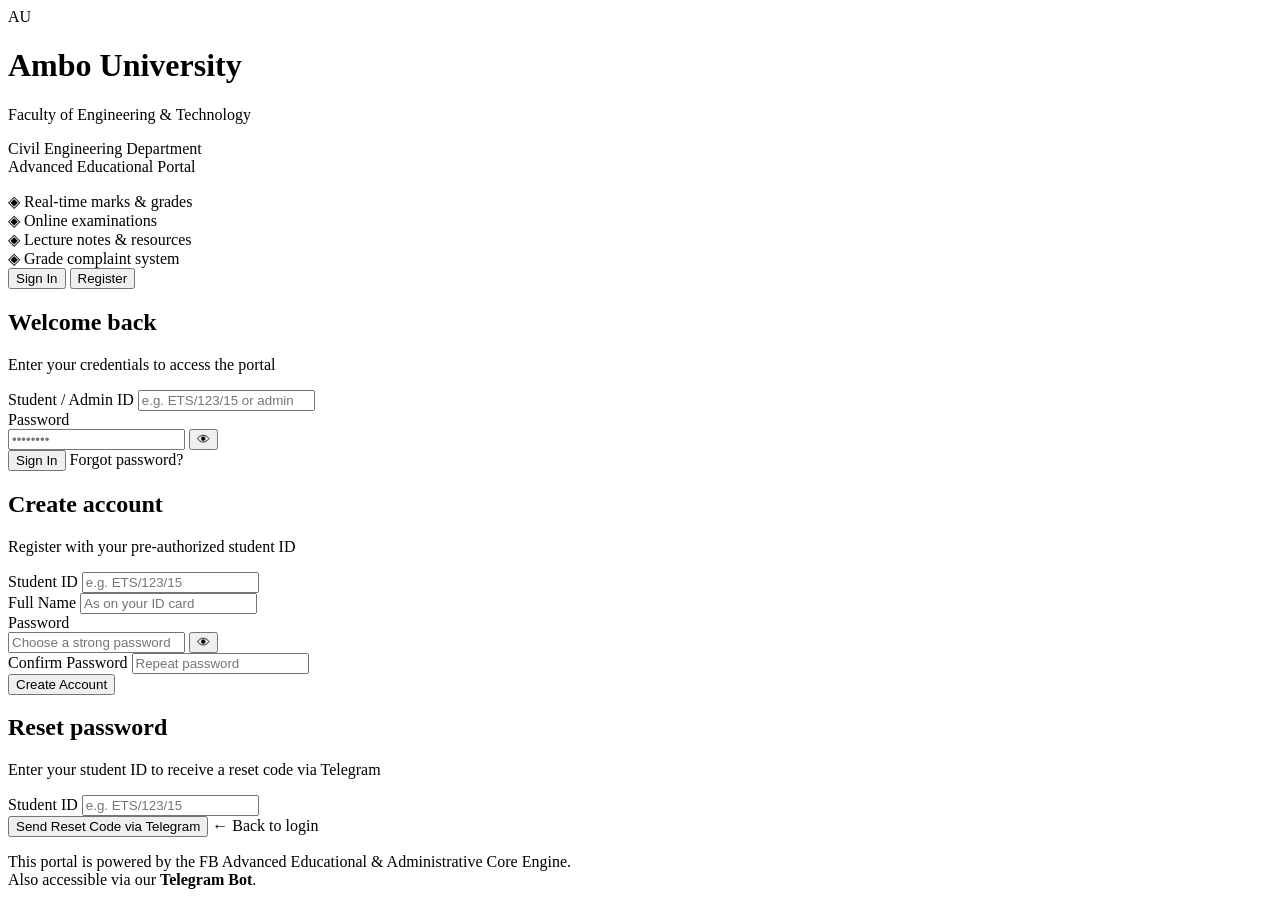
==== commit aa9ac234: "Update student.html" ====
--- a/pages/student.html
+++ b/pages/student.html
@@ -3,245 +3,133 @@
 <head>
   <meta charset="UTF-8" />
   <meta name="viewport" content="width=device-width, initial-scale=1.0" />
-  <title>Student Dashboard — Ambo University Portal</title>
-  <link rel="stylesheet" href="../css/main.css" />
+  <title>Ambo University — FB Advanced Educational Portal</title>
+  <link rel="stylesheet" href="css/main.css" />
   <link rel="preconnect" href="https://fonts.googleapis.com" />
   <link href="https://fonts.googleapis.com/css2?family=Playfair+Display:wght@400;600;700&family=DM+Sans:wght@300;400;500;600&display=swap" rel="stylesheet" />
 </head>
-<body class="dashboard-page">
+<body class="auth-page">
 
-  <!-- Sidebar -->
-  <aside class="sidebar" id="sidebar">
-    <div class="sidebar-logo">
-      <img src="../logo.png" alt="AU" onerror="this.style.display='none'" style="height:38px;" />
-      <div class="logo-text">
-        <span class="logo-main">Ambo Uni</span>
-        <span class="logo-sub">Student Portal</span>
+  <div class="auth-split">
+    <!-- Left Panel -->
+    <div class="auth-brand">
+      <div class="brand-inner">
+        <div class="brand-logo">
+          <img src="logo.png" alt="Ambo University Logo" id="university-logo" onerror="this.style.display='none'; document.getElementById('logo-fallback').style.display='flex';" />
+          <div id="logo-fallback" class="logo-fallback" style="display:none;">
+            <span>AU</span>
+          </div>
+        </div>
+        <h1 class="brand-name">Ambo University</h1>
+        <p class="brand-dept">Faculty of Engineering & Technology</p>
+        <div class="brand-divider"></div>
+        <p class="brand-tagline">Civil Engineering Department<br/>Advanced Educational Portal</p>
+        <div class="brand-features">
+          <div class="feature-item">
+            <span class="feat-icon">◈</span>
+            <span>Real-time marks & grades</span>
+          </div>
+          <div class="feature-item">
+            <span class="feat-icon">◈</span>
+            <span>Online examinations</span>
+          </div>
+          <div class="feature-item">
+            <span class="feat-icon">◈</span>
+            <span>Lecture notes & resources</span>
+          </div>
+          <div class="feature-item">
+            <span class="feat-icon">◈</span>
+            <span>Grade complaint system</span>
+          </div>
+        </div>
       </div>
     </div>
 
-    <nav class="sidebar-nav">
-      <a class="nav-item active" onclick="showSection('overview')">
-        <span class="nav-icon">⊞</span> Dashboard
-      </a>
-      <div class="nav-label">ACADEMICS</div>
-      <a class="nav-item" onclick="showSection('marks')">
-        <span class="nav-icon">◎</span> My Marks
-      </a>
-      <a class="nav-item" onclick="showSection('exam')">
-        <span class="nav-icon">✎</span> Online Exam
-      </a>
-      <a class="nav-item" onclick="showSection('notes')">
-        <span class="nav-icon">⊕</span> Lecture Notes
-      </a>
-      <div class="nav-label">SUPPORT</div>
-      <a class="nav-item" onclick="showSection('complaint')">
-        <span class="nav-icon">⚑</span> Grade Complaint
-      </a>
-      <a class="nav-item" onclick="showSection('chatbot')">
-        <span class="nav-icon">◉</span> AI Assistant
-      </a>
-    </nav>
+    <!-- Right Panel — Login Form -->
+    <div class="auth-form-area">
+      <div class="auth-card">
+        <div class="auth-tabs">
+          <button class="tab-btn active" onclick="switchTab('login')">Sign In</button>
+          <button class="tab-btn" onclick="switchTab('register')">Register</button>
+        </div>
 
-    <div class="sidebar-footer">
-      <div class="user-chip" id="user-chip">
-        <div class="user-avatar" id="user-avatar">ST</div>
-        <div class="user-info">
-          <span class="user-name" id="sidebar-name">Student</span>
-          <span class="user-role">Student Account</span>
+        <!-- LOGIN TAB -->
+        <div id="tab-login" class="tab-content active">
+          <h2 class="form-title">Welcome back</h2>
+          <p class="form-sub">Enter your credentials to access the portal</p>
+          <div id="login-error" class="alert alert-error" style="display:none;"></div>
+          <div class="form-group">
+            <label>Student / Admin ID</label>
+            <input type="text" id="login-id" placeholder="e.g. ETS/123/15 or admin" autocomplete="username" />
+          </div>
+          <div class="form-group">
+            <label>Password</label>
+            <div class="input-wrapper">
+              <input type="password" id="login-pwd" placeholder="••••••••" autocomplete="current-password" />
+              <button class="toggle-eye" onclick="togglePwd('login-pwd', this)" type="button">👁</button>
+            </div>
+          </div>
+          <button class="btn-primary" onclick="doLogin()">
+            <span id="login-btn-text">Sign In</span>
+            <span id="login-spinner" class="spinner" style="display:none;"></span>
+          </button>
+          <a class="forgot-link" onclick="switchTab('forgot')">Forgot password?</a>
         </div>
-      </div>
-      <button class="logout-btn" onclick="doLogout()">Sign out</button>
-    </div>
-  </aside>
 
-  <!-- Main Content -->
-  <main class="main-content">
-    <header class="topbar">
-      <button class="menu-toggle" onclick="toggleSidebar()">☰</button>
-      <h1 class="page-title" id="page-title">Dashboard</h1>
-      <div class="topbar-right">
-        <span class="welcome-text">Hello, <strong id="topbar-name">Student</strong></span>
-      </div>
-    </header>
+        <!-- REGISTER TAB -->
+        <div id="tab-register" class="tab-content">
+          <h2 class="form-title">Create account</h2>
+          <p class="form-sub">Register with your pre-authorized student ID</p>
+          <div id="reg-error" class="alert alert-error" style="display:none;"></div>
+          <div id="reg-success" class="alert alert-success" style="display:none;"></div>
+          <div class="form-group">
+            <label>Student ID</label>
+            <input type="text" id="reg-id" placeholder="e.g. ETS/123/15" />
+          </div>
+          <div class="form-group">
+            <label>Full Name</label>
+            <input type="text" id="reg-name" placeholder="As on your ID card" />
+          </div>
+          <div class="form-group">
+            <label>Password</label>
+            <div class="input-wrapper">
+              <input type="password" id="reg-pwd" placeholder="Choose a strong password" />
+              <button class="toggle-eye" onclick="togglePwd('reg-pwd', this)" type="button">👁</button>
+            </div>
+          </div>
+          <div class="form-group">
+            <label>Confirm Password</label>
+            <input type="password" id="reg-pwd2" placeholder="Repeat password" />
+          </div>
+          <button class="btn-primary" onclick="doRegister()">
+            <span id="reg-btn-text">Create Account</span>
+            <span id="reg-spinner" class="spinner" style="display:none;"></span>
+          </button>
+        </div>
 
-    <!-- OVERVIEW SECTION -->
-    <section id="section-overview" class="section active">
-      <div class="section-header">
-        <h2>Academic Overview</h2>
-        <p>Your current semester performance at a glance</p>
-      </div>
-
-      <div class="stat-grid" id="overview-stats">
-        <div class="stat-card loading">
-          <div class="stat-label">Enrolled Courses</div>
-          <div class="stat-value" id="stat-courses">—</div>
-        </div>
-        <div class="stat-card loading">
-          <div class="stat-label">Average Score</div>
-          <div class="stat-value" id="stat-avg">—</div>
-        </div>
-        <div class="stat-card loading">
-          <div class="stat-label">Overall Grade</div>
-          <div class="stat-value" id="stat-grade">—</div>
-        </div>
-        <div class="stat-card loading">
-          <div class="stat-label">Status</div>
-          <div class="stat-value" id="stat-status">—</div>
+        <!-- FORGOT PASSWORD TAB -->
+        <div id="tab-forgot" class="tab-content">
+          <h2 class="form-title">Reset password</h2>
+          <p class="form-sub">Enter your student ID to receive a reset code via Telegram</p>
+          <div id="forgot-error" class="alert alert-error" style="display:none;"></div>
+          <div id="forgot-success" class="alert alert-success" style="display:none;"></div>
+          <div class="form-group">
+            <label>Student ID</label>
+            <input type="text" id="forgot-id" placeholder="e.g. ETS/123/15" />
+          </div>
+          <button class="btn-primary" onclick="doForgot()">Send Reset Code via Telegram</button>
+          <a class="forgot-link" onclick="switchTab('login')">← Back to login</a>
         </div>
       </div>
 
-      <div class="two-col">
-        <div class="card">
-          <div class="card-header">
-            <h3>Course Performance</h3>
-          </div>
-          <div id="course-performance-list" class="perf-list">
-            <div class="loading-placeholder">Loading marks…</div>
-          </div>
-        </div>
-        <div class="card">
-          <div class="card-header">
-            <h3>Quick Actions</h3>
-          </div>
-          <div class="quick-actions">
-            <button class="quick-btn" onclick="showSection('marks')">📊 View Full Marks</button>
-            <button class="quick-btn" onclick="showSection('exam')">✎ Take Online Exam</button>
-            <button class="quick-btn" onclick="showSection('notes')">📄 Download Notes</button>
-            <button class="quick-btn" onclick="showSection('complaint')">⚑ File Complaint</button>
-          </div>
-        </div>
-      </div>
-    </section>
-
-    <!-- MARKS SECTION -->
-    <section id="section-marks" class="section">
-      <div class="section-header">
-        <h2>My Marks</h2>
-        <p>View your assessment scores for all enrolled courses</p>
-      </div>
-      <div class="course-tabs" id="marks-course-tabs"></div>
-      <div id="marks-display" class="marks-display">
-        <div class="loading-placeholder">Loading your marks…</div>
-      </div>
-    </section>
-
-    <!-- EXAM SECTION -->
-    <section id="section-exam" class="section">
-      <div class="section-header">
-        <h2>Online Examination</h2>
-        <p>Select a course to begin your online test</p>
-      </div>
-      <div id="exam-course-select" class="course-select-grid">
-        <div class="course-select-card" onclick="loadExam('Geometric Design of Road and Streets (CEng 3201)')">
-          <div class="csc-code">CEng 3201</div>
-          <div class="csc-name">Geometric Design of Road and Streets</div>
-          <div class="csc-action">Start Exam →</div>
-        </div>
-        <div class="course-select-card" onclick="loadExam('Transport Planning and Modeling (CEng 2901)')">
-          <div class="csc-code">CEng 2901</div>
-          <div class="csc-name">Transport Planning and Modeling</div>
-          <div class="csc-action">Start Exam →</div>
-        </div>
-      </div>
-      <div id="exam-area" style="display:none;">
-        <div id="exam-intro" class="exam-intro">
-          <h3 id="exam-course-title"></h3>
-          <p id="exam-q-count"></p>
-          <button class="btn-primary" onclick="startExam()">Begin Exam</button>
-          <button class="btn-secondary" onclick="exitExam()">← Back</button>
-        </div>
-        <div id="exam-runner" style="display:none;">
-          <div class="exam-topbar">
-            <span id="exam-progress-label">Question 1 of N</span>
-            <span id="exam-timer" class="exam-timer">15:00</span>
-          </div>
-          <div class="progress-bar-wrap"><div class="progress-bar-fill" id="exam-progress-bar"></div></div>
-          <div class="question-card" id="question-card">
-            <p class="question-text" id="q-text"></p>
-            <div class="options-grid" id="q-options"></div>
-          </div>
-          <div class="exam-nav">
-            <button class="btn-secondary" id="btn-prev" onclick="prevQ()">← Previous</button>
-            <button class="btn-primary" id="btn-next" onclick="nextQ()">Next →</button>
-          </div>
-        </div>
-        <div id="exam-result" style="display:none;" class="exam-result">
-          <div class="result-circle">
-            <div class="result-score" id="result-score"></div>
-            <div class="result-label">Your Score</div>
-          </div>
-          <h3 id="result-heading"></h3>
-          <p id="result-detail"></p>
-          <button class="btn-primary" onclick="exitExam()">Back to Courses</button>
-        </div>
-      </div>
-    </section>
-
-    <!-- NOTES SECTION -->
-    <section id="section-notes" class="section">
-      <div class="section-header">
-        <h2>Lecture Notes</h2>
-        <p>Download course materials and resources</p>
-      </div>
-      <div class="course-filter">
-        <button class="filter-btn active" onclick="filterNotes('all', this)">All Courses</button>
-        <button class="filter-btn" onclick="filterNotes('CEng 3201', this)">CEng 3201</button>
-        <button class="filter-btn" onclick="filterNotes('CEng 2901', this)">CEng 2901</button>
-      </div>
-      <div id="notes-grid" class="notes-grid">
-        <div class="loading-placeholder">Loading lecture notes…</div>
-      </div>
-    </section>
-
-    <!-- COMPLAINT SECTION -->
-    <section id="section-complaint" class="section">
-      <div class="section-header">
-        <h2>Grade Complaint</h2>
-        <p>Review and accept/reject your published grades. Submit a complaint if you disagree.</p>
-      </div>
-      <div id="complaint-list" class="complaint-list">
-        <div class="loading-placeholder">Loading your grades for review…</div>
-      </div>
-    </section>
-
-    <!-- CHATBOT SECTION -->
-    <section id="section-chatbot" class="section">
-      <div class="section-header">
-        <h2>AI Academic Assistant</h2>
-        <p>Ask questions about your courses, grades, or university policies</p>
-      </div>
-      <div class="chatbot-wrap">
-        <div class="chat-messages" id="chat-messages">
-          <div class="chat-msg bot">
-            <div class="msg-bubble">👋 Hello! I'm your AI academic assistant. Ask me anything about your courses, grades, or university policies.</div>
-          </div>
-        </div>
-        <div class="chat-input-area">
-          <input type="text" id="chat-input" placeholder="Type your question…" onkeypress="if(event.key==='Enter') sendChat()" />
-          <button class="chat-send-btn" onclick="sendChat()">Send</button>
-        </div>
-      </div>
-    </section>
-  </main>
-
-  <!-- Complaint Modal -->
-  <div id="complaint-modal" class="modal-overlay" style="display:none;">
-    <div class="modal-box">
-      <h3>File Grade Complaint</h3>
-      <p id="complaint-modal-course"></p>
-      <div class="form-group">
-        <label>Describe your complaint</label>
-        <textarea id="complaint-text" rows="4" placeholder="Explain why you believe the grade is incorrect…"></textarea>
-      </div>
-      <div class="form-row">
-        <button class="btn-primary" onclick="submitComplaint()">Submit Complaint</button>
-        <button class="btn-secondary" onclick="closeModal('complaint-modal')">Cancel</button>
-      </div>
+      <p class="portal-note">
+        This portal is powered by the FB Advanced Educational & Administrative Core Engine.<br/>
+        Also accessible via our <strong>Telegram Bot</strong>.
+      </p>
     </div>
   </div>
 
-  <script src="../js/config.js"></script>
-  <script src="../js/student.js"></script>
+  <script src="js/config.js"></script>
+  <script src="js/auth.js"></script>
 </body>
 </html>
